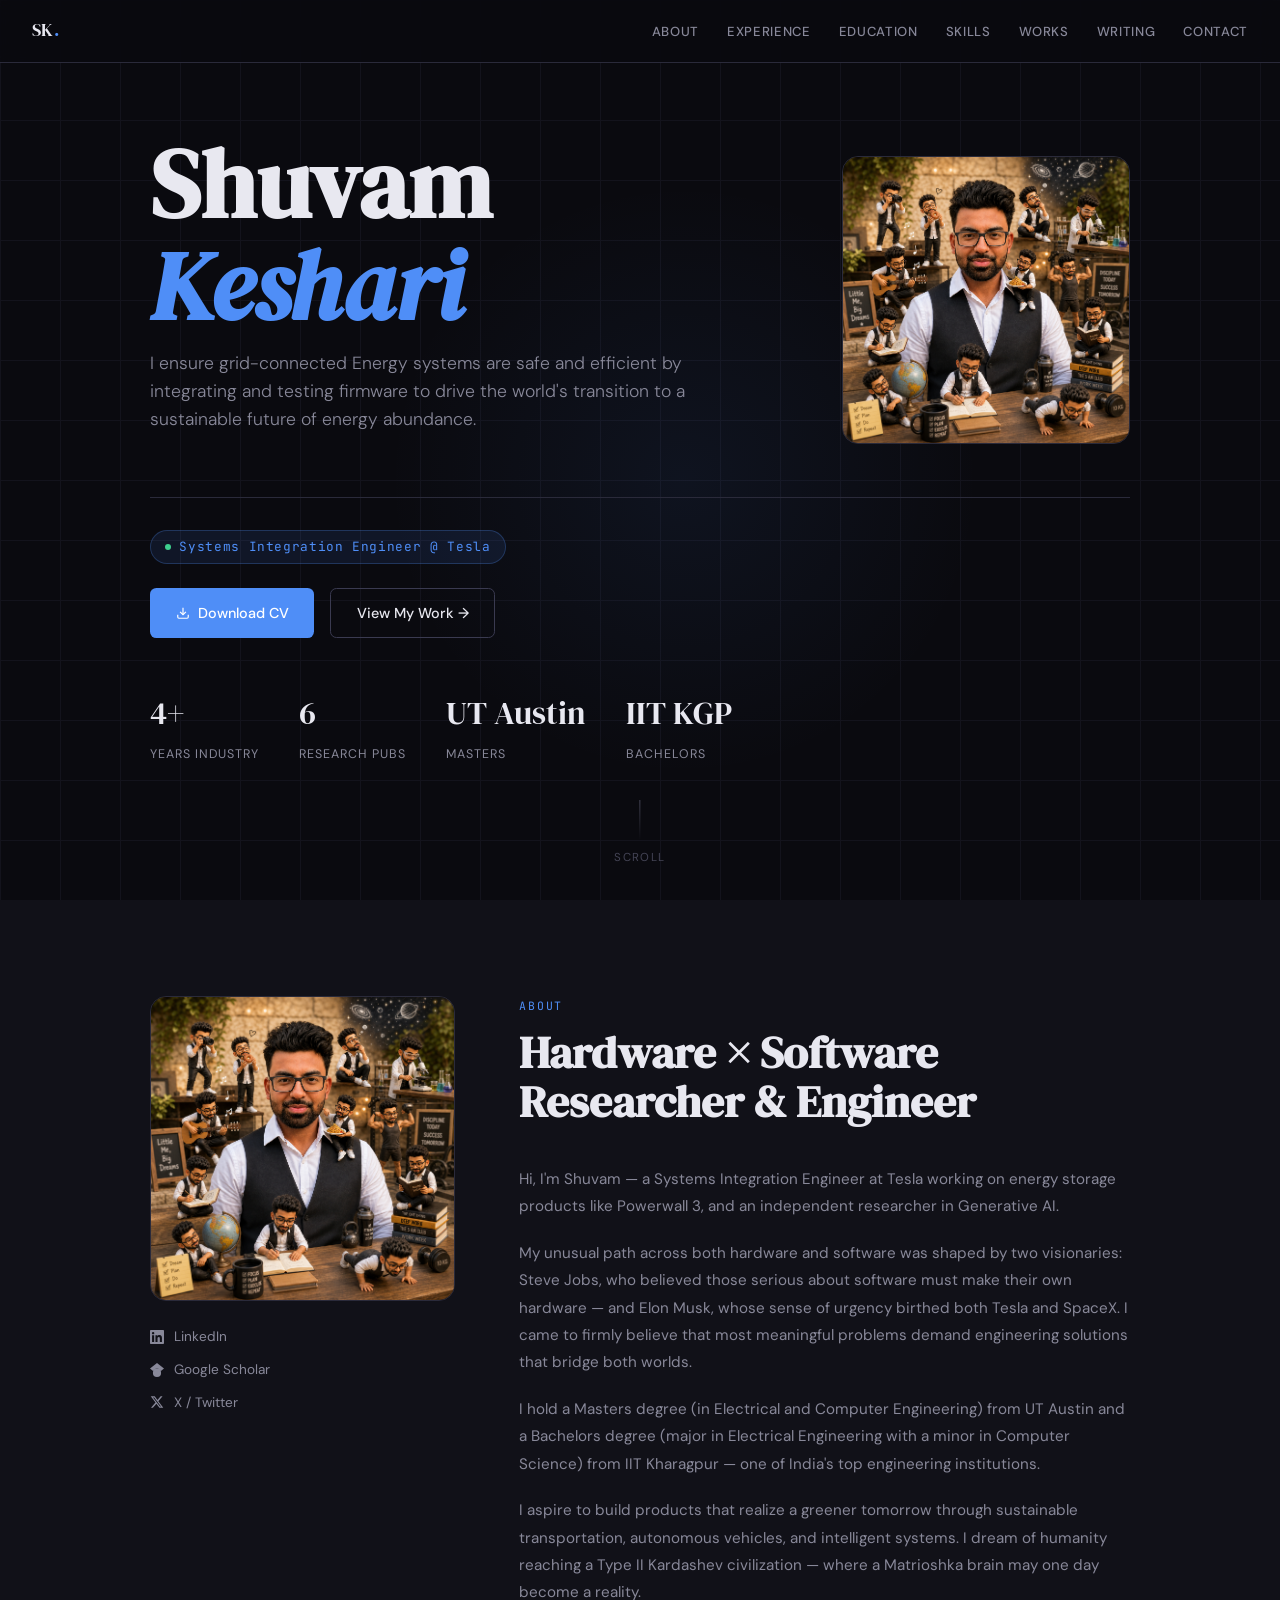
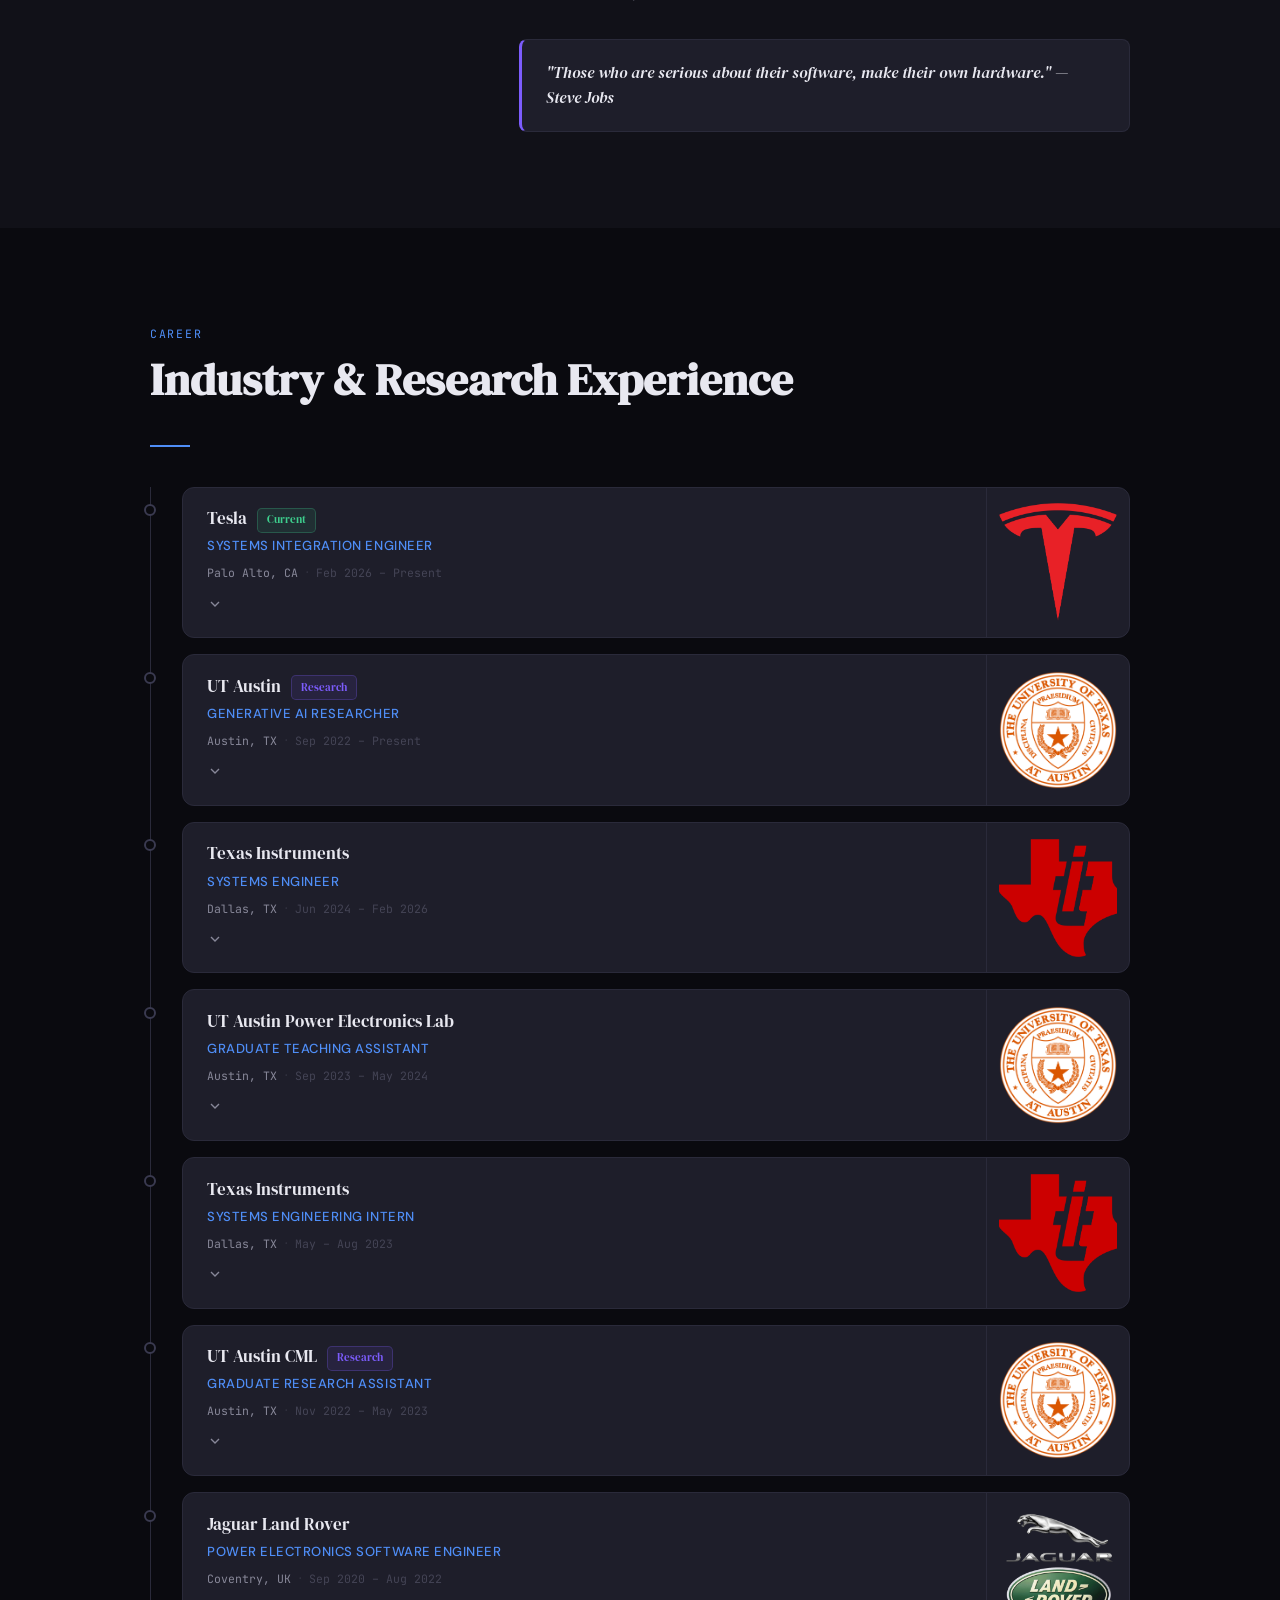
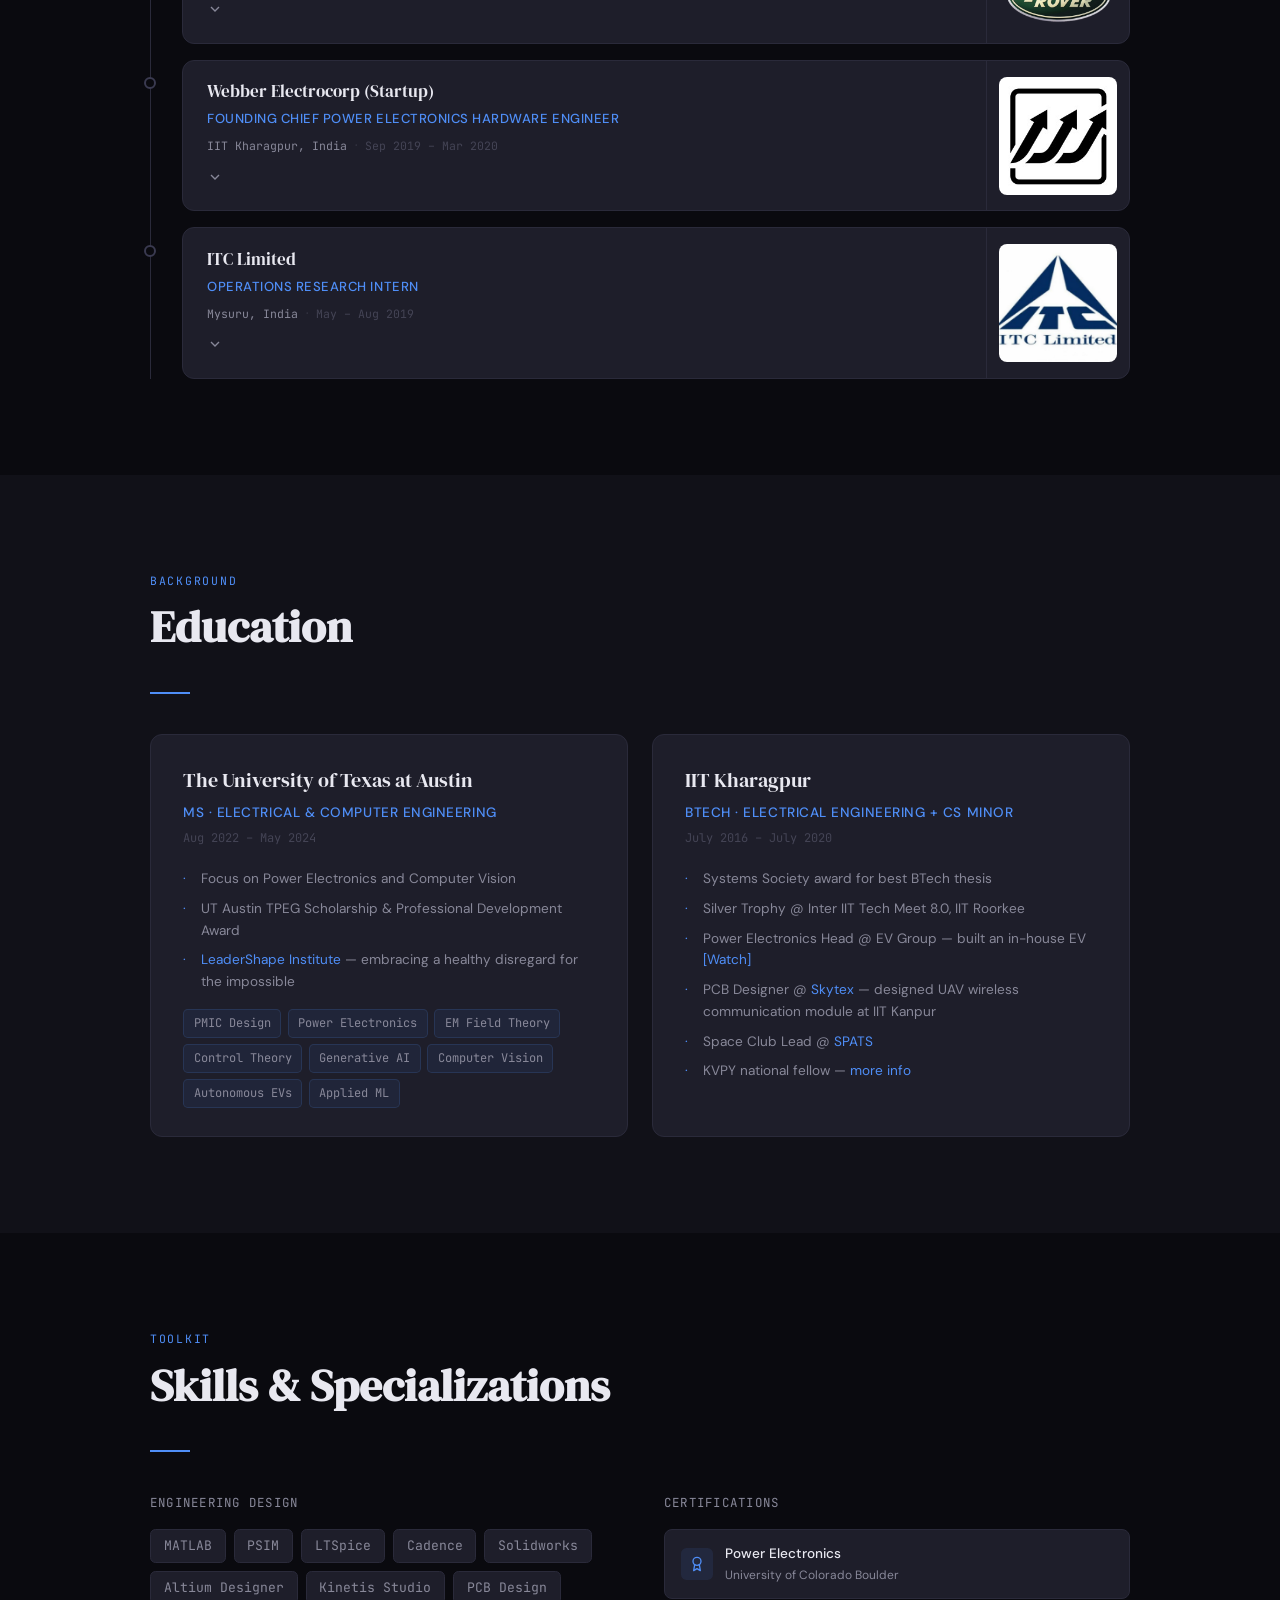
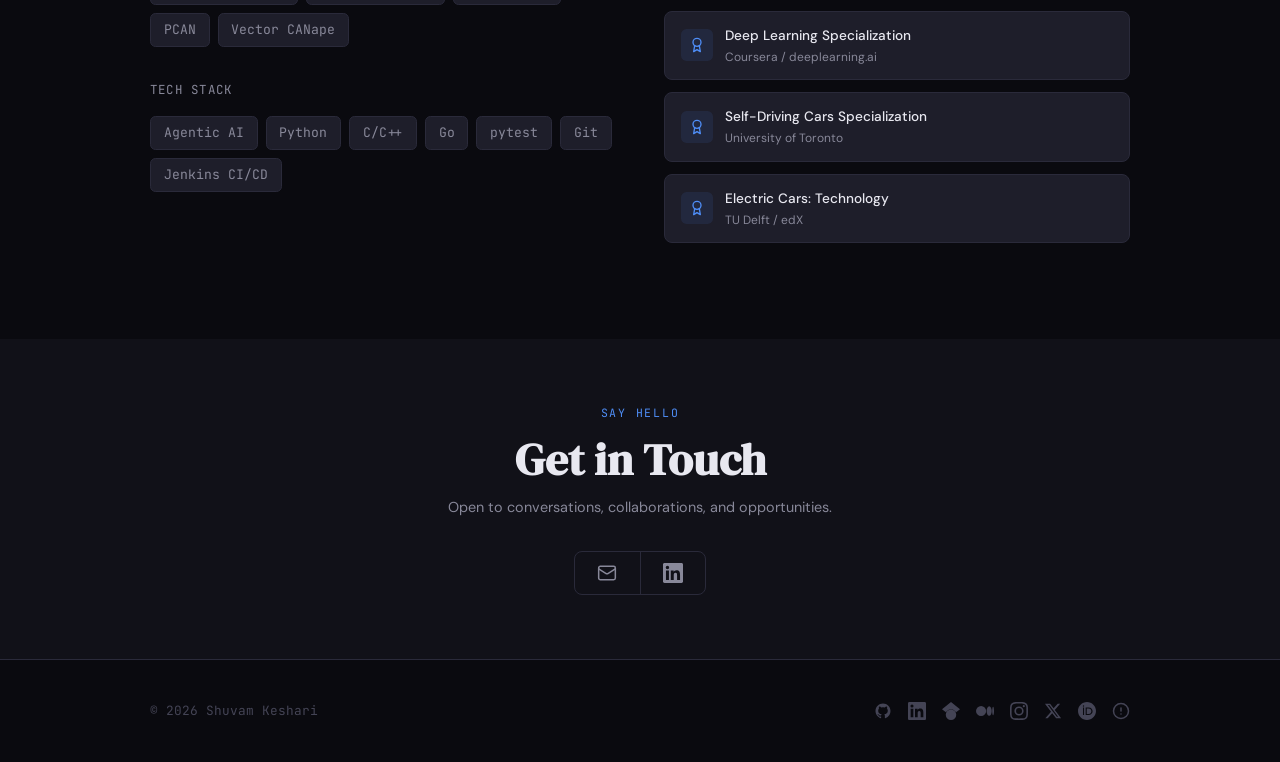
==== index.html @ 712deb27 "Initial portfolio commit" ====
<!DOCTYPE html>
<html lang="en">
<head>
<meta charset="utf-8">
<meta name="viewport" content="width=device-width, initial-scale=1">
<title>Shuvam Keshari | Energy Systems</title>
<link rel="shortcut icon" href="favicon.ico" type="image/x-icon">
<link rel="preconnect" href="https://fonts.googleapis.com">
<link href="https://fonts.googleapis.com/css2?family=DM+Serif+Display:ital@0;1&family=DM+Sans:wght@300;400;500&family=JetBrains+Mono:wght@400;500&display=swap" rel="stylesheet">
<link rel="stylesheet" href="css/styles.css">
</head>
<body>

<!-- NAV -->
<nav>
  <a href="#hero" class="nav-logo">SK<span>.</span></a>
  <ul class="nav-links">
    <li><a href="#about">About</a></li>
    <li><a href="#experience">Experience</a></li>
    <li><a href="#education">Education</a></li>
    <li><a href="#skills">Skills</a></li>
    <li><a href="works.html">Works</a></li>
    <li><a href="blog.html">Writing</a></li>
    <li><a href="#contact">Contact</a></li>
  </ul>
  <button class="nav-hamburger" id="navToggle" aria-label="Toggle menu">
    <span></span><span></span><span></span>
  </button>
</nav>

<!-- HERO -->
<section id="hero">
  <div class="hero-grid"></div>
  <div class="hero-glow"></div>
  <div class="hero-content">
    <!-- Name + bio | profile pic -->
    <div class="hero-intro">
      <div class="hero-intro-text">
        <h1 class="hero-name">Shuvam <br><em>Keshari</em></h1>
        <p class="hero-title">I ensure grid-connected Energy systems are safe and efficient by integrating and testing firmware to drive the world's transition to a sustainable future of energy abundance.</p>
      </div>
      <div class="hero-portrait">
        <img src="images/profile.png" alt="Shuvam Keshari">
      </div>
    </div>
    <!-- Role tag -->
    <div class="hero-tag">
      Systems Integration Engineer @ Tesla
    </div>
    <!-- CTAs -->
    <div class="hero-ctas">
      <a href="files/resume.pdf" class="btn-primary" target="_blank">
        <svg width="14" height="14" viewBox="0 0 24 24" fill="none" stroke="currentColor" stroke-width="2"><path d="M21 15v4a2 2 0 0 1-2 2H5a2 2 0 0 1-2-2v-4"/><polyline points="7 10 12 15 17 10"/><line x1="12" y1="15" x2="12" y2="3"/></svg>
        Download CV
      </a>
      <a href="works.html" class="btn-ghost">
        View My Work →
      </a>
    </div>
    <!-- Stats -->
    <div class="hero-stats">
      <div class="stat-item">
        <span class="stat-num js-industry-years">4+</span>
        <span class="stat-label">Years Industry</span>
      </div>
      <div class="stat-item">
        <span class="stat-num">6</span>
        <span class="stat-label">Research Pubs</span>
      </div>
      <div class="stat-item">
        <span class="stat-num">UT Austin</span>
        <span class="stat-label">Masters</span>
      </div>
      <div class="stat-item">
        <span class="stat-num">IIT KGP</span>
        <span class="stat-label">Bachelors</span>
      </div>
    </div>
  </div>
  <div class="hero-scroll">
    <div class="scroll-line"></div>
    scroll
  </div>
</section>

<!-- ABOUT -->
<section id="about">
  <div class="container">
    <div class="about-grid">
      <div class="about-sidebar">
        <div class="about-avatar">
          <img src="images/profile.png" alt="Shuvam Keshari">
        </div>
        <div class="about-links">
          <a href="https://www.linkedin.com/in/shuvam-keshari-atx/" target="_blank" class="about-link">
            <svg viewBox="0 0 24 24" fill="currentColor"><path d="M20.447 20.452h-3.554v-5.569c0-1.328-.027-3.037-1.852-3.037-1.853 0-2.136 1.445-2.136 2.939v5.667H9.351V9h3.414v1.561h.046c.477-.9 1.637-1.85 3.37-1.85 3.601 0 4.267 2.37 4.267 5.455v6.286zM5.337 7.433a2.062 2.062 0 0 1-2.063-2.065 2.064 2.064 0 1 1 2.063 2.065zm1.782 13.019H3.555V9h3.564v11.452zM22.225 0H1.771C.792 0 0 .774 0 1.729v20.542C0 23.227.792 24 1.771 24h20.451C23.2 24 24 23.227 24 22.271V1.729C24 .774 23.2 0 22.222 0h.003z"/></svg>
            LinkedIn
          </a>
          <a href="https://scholar.google.com/citations?user=LVdUDqIAAAAJ&hl=en" target="_blank" class="about-link">
            <svg viewBox="0 0 24 24" fill="currentColor"><path d="M5.242 13.769L0 9.5 12 0l12 9.5-5.242 4.269C17.548 11.249 14.978 9.5 12 9.5c-2.977 0-5.548 1.748-6.758 4.269zM12 10a7 7 0 1 0 0 14 7 7 0 0 0 0-14z"/></svg>
            Google Scholar
          </a>
          <a href="https://x.com/keshari_shuvam" target="_blank" class="about-link">
            <svg viewBox="0 0 24 24" fill="currentColor"><path d="M18.244 2.25h3.308l-7.227 8.26 8.502 11.24H16.17l-5.214-6.817L4.99 21.75H1.68l7.73-8.835L1.254 2.25H8.08l4.713 6.231zm-1.161 17.52h1.833L7.084 4.126H5.117z"/></svg>
            X / Twitter
          </a>
        </div>
      </div>
      <div class="about-body">
        <div class="section-label">About</div>
        <h2 class="section-title">Hardware × Software<br>Researcher & Engineer</h2>
        <p>Hi, I'm Shuvam — a Systems Integration Engineer at Tesla working on energy storage products like Powerwall 3, and an independent researcher in Generative AI.</p>
        <p>My unusual path across both hardware and software was shaped by two visionaries: Steve Jobs, who believed those serious about software must make their own hardware — and Elon Musk, whose sense of urgency birthed both Tesla and SpaceX. I came to firmly believe that most meaningful problems demand engineering solutions that bridge both worlds.</p>
        <p>I hold a Masters degree (in Electrical and Computer Engineering) from UT Austin and a Bachelors degree (major in Electrical Engineering with a minor in Computer Science) from IIT Kharagpur — one of India's top engineering institutions.</p>
        <p>I aspire to build products that realize a greener tomorrow through sustainable transportation, autonomous vehicles, and intelligent systems. I dream of humanity reaching a Type II Kardashev civilization — where a Matrioshka brain may one day become a reality.</p>
        <div class="philosophy-card">"Those who are serious about their software, make their own hardware." — Steve Jobs</div>
      </div>
    </div>
  </div>
</section>

<!-- EXPERIENCE -->
<section id="experience">
  <div class="container">
    <div class="section-label">Career</div>
    <h2 class="section-title">Industry & Research Experience</h2>
    <div class="divider"></div>

    <div class="timeline">

      <div class="timeline-item">
        <div class="timeline-dot"></div>
        <div class="timeline-card">
          <div class="timeline-card-main" onclick="toggleTimeline(this)">
            <div class="timeline-card-left">
              <div class="timeline-company">Tesla <span class="company-badge badge-current">Current</span></div>
              <div class="timeline-role">Systems Integration Engineer</div>
              <div class="timeline-meta-row">
                <span class="timeline-location">Palo Alto, CA</span>
                <span class="timeline-sep">·</span>
                <span class="timeline-date">Feb 2026 – Present</span>
              </div>
              <div class="timeline-chevron-row">
                <svg class="timeline-chevron" viewBox="0 0 24 24" fill="none" stroke="currentColor" stroke-width="2"><polyline points="6 9 12 15 18 9"/></svg>
              </div>
            </div>
            <div class="timeline-card-right">
              <img src="images/career/tesla.png" alt="Tesla" loading="lazy">
            </div>
          </div>
          <div class="timeline-details">
            <ul>
              <li>Working on energy storage products including Powerwall 3 with solar PV array</li>
              <li>How quickly can we become a Type 1 Kardashev civilization?</li>
            </ul>
          </div>
        </div>
      </div>

      <div class="timeline-item">
        <div class="timeline-dot"></div>
        <div class="timeline-card">
          <div class="timeline-card-main" onclick="toggleTimeline(this)">
            <div class="timeline-card-left">
              <div class="timeline-company">UT Austin <span class="company-badge badge-research">Research</span></div>
              <div class="timeline-role">Generative AI Researcher</div>
              <div class="timeline-meta-row">
                <span class="timeline-location">Austin, TX</span>
                <span class="timeline-sep">·</span>
                <span class="timeline-date">Sep 2022 – Present</span>
              </div>
              <div class="timeline-chevron-row">
                <svg class="timeline-chevron" viewBox="0 0 24 24" fill="none" stroke="currentColor" stroke-width="2"><polyline points="6 9 12 15 18 9"/></svg>
              </div>
            </div>
            <div class="timeline-card-right">
              <img src="images/career/ut.png" alt="UT Austin" loading="lazy">
            </div>
          </div>
          <div class="timeline-details">
            <ul>
              <li>View publications and research work on <a href="https://scholar.google.com/citations?user=LVdUDqIAAAAJ&hl=en" target="_blank">Google Scholar profile →</a></li>
            </ul>
          </div>
        </div>
      </div>

      <div class="timeline-item">
        <div class="timeline-dot"></div>
        <div class="timeline-card">
          <div class="timeline-card-main" onclick="toggleTimeline(this)">
            <div class="timeline-card-left">
              <div class="timeline-company">Texas Instruments</div>
              <div class="timeline-role">Systems Engineer</div>
              <div class="timeline-meta-row">
                <span class="timeline-location">Dallas, TX</span>
                <span class="timeline-sep">·</span>
                <span class="timeline-date">Jun 2024 – Feb 2026</span>
              </div>
              <div class="timeline-chevron-row">
                <svg class="timeline-chevron" viewBox="0 0 24 24" fill="none" stroke="currentColor" stroke-width="2"><polyline points="6 9 12 15 18 9"/></svg>
              </div>
            </div>
            <div class="timeline-card-right">
              <img src="images/career/ti.png" alt="Texas Instruments" loading="lazy">
            </div>
          </div>
          <div class="timeline-details">
            <ul>
              <li>Built high-efficiency, low-power chargers for personal electronics</li>
              <li>Major product releases (volume > 2Mu/year): BQ25640, BQ25630, BQ24138, BQ25171‑Q1, BQ25190</li>
            </ul>
          </div>
        </div>
      </div>

      <div class="timeline-item">
        <div class="timeline-dot"></div>
        <div class="timeline-card">
          <div class="timeline-card-main" onclick="toggleTimeline(this)">
            <div class="timeline-card-left">
              <div class="timeline-company">UT Austin Power Electronics Lab</div>
              <div class="timeline-role">Graduate Teaching Assistant</div>
              <div class="timeline-meta-row">
                <span class="timeline-location">Austin, TX</span>
                <span class="timeline-sep">·</span>
                <span class="timeline-date">Sep 2023 – May 2024</span>
              </div>
              <div class="timeline-chevron-row">
                <svg class="timeline-chevron" viewBox="0 0 24 24" fill="none" stroke="currentColor" stroke-width="2"><polyline points="6 9 12 15 18 9"/></svg>
              </div>
            </div>
            <div class="timeline-card-right">
              <img src="images/career/ut.png" alt="UT Austin Lab" loading="lazy">
            </div>
          </div>
          <div class="timeline-details">
            <ul>
              <li>Managed and re-designed the Power Electronics Lab (ECE462L/ECE394) curriculum for 40 senior/graduate students</li>
            </ul>
          </div>
        </div>
      </div>

      <div class="timeline-item">
        <div class="timeline-dot"></div>
        <div class="timeline-card">
          <div class="timeline-card-main" onclick="toggleTimeline(this)">
            <div class="timeline-card-left">
              <div class="timeline-company">Texas Instruments</div>
              <div class="timeline-role">Systems Engineering Intern</div>
              <div class="timeline-meta-row">
                <span class="timeline-location">Dallas, TX</span>
                <span class="timeline-sep">·</span>
                <span class="timeline-date">May – Aug 2023</span>
              </div>
              <div class="timeline-chevron-row">
                <svg class="timeline-chevron" viewBox="0 0 24 24" fill="none" stroke="currentColor" stroke-width="2"><polyline points="6 9 12 15 18 9"/></svg>
              </div>
            </div>
            <div class="timeline-card-right">
              <img src="images/career/ti.png" alt="Texas Instruments" loading="lazy">
            </div>
          </div>
          <div class="timeline-details">
            <ul>
              <li>Benchmarked GaN vs Si devices using TI's latest gate driver evaluation module for USB-C PD at 140W–240W @600kHz with 5A input</li>
              <li>Designed PCB co-layout for 2 different charging controllers</li>
            </ul>
          </div>
        </div>
      </div>

      <div class="timeline-item">
        <div class="timeline-dot"></div>
        <div class="timeline-card">
          <div class="timeline-card-main" onclick="toggleTimeline(this)">
            <div class="timeline-card-left">
              <div class="timeline-company">UT Austin CML <span class="company-badge badge-research">Research</span></div>
              <div class="timeline-role">Graduate Research Assistant</div>
              <div class="timeline-meta-row">
                <span class="timeline-location">Austin, TX</span>
                <span class="timeline-sep">·</span>
                <span class="timeline-date">Nov 2022 – May 2023</span>
              </div>
              <div class="timeline-chevron-row">
                <svg class="timeline-chevron" viewBox="0 0 24 24" fill="none" stroke="currentColor" stroke-width="2"><polyline points="6 9 12 15 18 9"/></svg>
              </div>
            </div>
            <div class="timeline-card-right">
              <img src="images/career/ut.png" alt="UT Austin CML" loading="lazy">
            </div>
          </div>
          <div class="timeline-details">
            <ul>
              <li>Developed vision-based ML pipelines to study ENDS-related social media exposure among young adults using Oracle Cloud, custom YOLO, and BERT models</li>
              <li>Supervised undergraduate researchers at the <a href="https://www.computationalmedialab.com/" target="_blank">Computational Media Lab →</a></li>
            </ul>
          </div>
        </div>
      </div>

      <div class="timeline-item">
        <div class="timeline-dot"></div>
        <div class="timeline-card">
          <div class="timeline-card-main" onclick="toggleTimeline(this)">
            <div class="timeline-card-left">
              <div class="timeline-company">Jaguar Land Rover</div>
              <div class="timeline-role">Power Electronics Software Engineer</div>
              <div class="timeline-meta-row">
                <span class="timeline-location">Coventry, UK</span>
                <span class="timeline-sep">·</span>
                <span class="timeline-date">Sep 2020 – Aug 2022</span>
              </div>
              <div class="timeline-chevron-row">
                <svg class="timeline-chevron" viewBox="0 0 24 24" fill="none" stroke="currentColor" stroke-width="2"><polyline points="6 9 12 15 18 9"/></svg>
              </div>
            </div>
            <div class="timeline-card-right">
              <img src="images/career/jlr.png" alt="Jaguar Land Rover" loading="lazy">
            </div>
          </div>
          <div class="timeline-details">
            <ul>
              <li>Filed invention disclosure for EV charging hardware and software</li>
              <li>Simulated 11kW and 22kW on-board charger circuits including loss and thermal modeling in PSIM, LTSpice, and MATLAB</li>
              <li>Led major topology deliverables including totem-pole PFC and resonant CLLC with ZVS & ZCS operation</li>
              <li>Researched Computer Vision projects for driving assist technology and ML-based fault prediction</li>
            </ul>
          </div>
        </div>
      </div>

      <div class="timeline-item">
        <div class="timeline-dot"></div>
        <div class="timeline-card">
          <div class="timeline-card-main" onclick="toggleTimeline(this)">
            <div class="timeline-card-left">
              <div class="timeline-company">Webber Electrocorp (Startup)</div>
              <div class="timeline-role">Founding Chief Power Electronics Hardware Engineer</div>
              <div class="timeline-meta-row">
                <span class="timeline-location">IIT Kharagpur, India</span>
                <span class="timeline-sep">·</span>
                <span class="timeline-date">Sep 2019 – Mar 2020</span>
              </div>
              <div class="timeline-chevron-row">
                <svg class="timeline-chevron" viewBox="0 0 24 24" fill="none" stroke="currentColor" stroke-width="2"><polyline points="6 9 12 15 18 9"/></svg>
              </div>
            </div>
            <div class="timeline-card-right">
              <img src="images/career/wbr.png" alt="Webber Electrocorp" loading="lazy">
            </div>
          </div>
          <div class="timeline-details">
            <ul>
              <li>Helped launch the most well-funded campus startup at IIT KGP (Sep 2019)</li>
              <li>Built initial 3kW EV charger prototypes and designed modular 400W and 1kW BLDC motor controller boards</li>
              <li>Developed the initial website and oversaw public relations</li>
            </ul>
          </div>
        </div>
      </div>

      <div class="timeline-item">
        <div class="timeline-dot"></div>
        <div class="timeline-card">
          <div class="timeline-card-main" onclick="toggleTimeline(this)">
            <div class="timeline-card-left">
              <div class="timeline-company">ITC Limited</div>
              <div class="timeline-role">Operations Research Intern</div>
              <div class="timeline-meta-row">
                <span class="timeline-location">Mysuru, India</span>
                <span class="timeline-sep">·</span>
                <span class="timeline-date">May – Aug 2019</span>
              </div>
              <div class="timeline-chevron-row">
                <svg class="timeline-chevron" viewBox="0 0 24 24" fill="none" stroke="currentColor" stroke-width="2"><polyline points="6 9 12 15 18 9"/></svg>
              </div>
            </div>
            <div class="timeline-card-right">
              <img src="images/career/itc.jpg" alt="ITC Limited" loading="lazy">
            </div>
          </div>
          <div class="timeline-details">
            <ul>
              <li>Developed a data model for "Mushroom Cultivation in Tobacco Barn" to create affordable alternate income for tobacco farmers in rural South India</li>
              <li>Optimized a multi-stakeholder business opportunity benefiting company, farmers, and society</li>
            </ul>
          </div>
        </div>
      </div>

    </div>
  </div>
</section>

<!-- EDUCATION -->
<section id="education">
  <div class="container">
    <div class="section-label">Background</div>
    <h2 class="section-title">Education</h2>
    <div class="divider"></div>
    <div class="edu-grid">

      <div class="edu-card">
        <div class="edu-school">The University of Texas at Austin</div>
        <div class="edu-degree">MS · Electrical & Computer Engineering</div>
        <div class="edu-dates">Aug 2022 – May 2024</div>
        <ul>
          <li>Focus on Power Electronics and Computer Vision</li>
          <li>UT Austin TPEG Scholarship & Professional Development Award</li>
          <li><a href="https://leadershape.org/" target="_blank">LeaderShape Institute</a> — embracing a healthy disregard for the impossible</li>
        </ul>
        <div class="edu-courses">
          <span class="course-tag">PMIC Design</span>
          <span class="course-tag">Power Electronics</span>
          <span class="course-tag">EM Field Theory</span>
          <span class="course-tag">Control Theory</span>
          <span class="course-tag">Generative AI</span>
          <span class="course-tag">Computer Vision</span>
          <span class="course-tag">Autonomous EVs</span>
          <span class="course-tag">Applied ML</span>
        </div>
      </div>

      <div class="edu-card">
        <div class="edu-school">IIT Kharagpur</div>
        <div class="edu-degree">BTech · Electrical Engineering + CS Minor</div>
        <div class="edu-dates">July 2016 – July 2020</div>
        <ul>
          <li>Systems Society award for best BTech thesis</li>
          <li>Silver Trophy @ Inter IIT Tech Meet 8.0, IIT Roorkee</li>
          <li>Power Electronics Head @ EV Group — built an in-house EV <a href="https://youtu.be/qWIifaCl3NM" target="_blank">[Watch]</a></li>
          <li>PCB Designer @ <a href="https://theskytex.com/" target="_blank">Skytex</a> — designed UAV wireless communication module at IIT Kanpur</li>
          <li>Space Club Lead @ <a href="https://spats.co.in/" target="_blank">SPATS</a></li>
          <li>KVPY national fellow — <a href="https://en.wikipedia.org/wiki/Kishore_Vaigyanik_Protsahan_Yojana" target="_blank">more info</a></li>
        </ul>
      </div>

    </div>
  </div>
</section>

<!-- SKILLS -->
<section id="skills">
  <div class="container">
    <div class="section-label">Toolkit</div>
    <h2 class="section-title">Skills & Specializations</h2>
    <div class="divider"></div>
    <div class="skills-layout">
      <div>
        <div class="skill-group-title">Engineering Design</div>
        <div class="skill-pills">
          <span class="skill-pill">MATLAB</span>
          <span class="skill-pill">PSIM</span>
          <span class="skill-pill">LTSpice</span>
          <span class="skill-pill">Cadence</span>
          <span class="skill-pill">Solidworks</span>
          <span class="skill-pill">Altium Designer</span>
          <span class="skill-pill">Kinetis Studio</span>
          <span class="skill-pill">PCB Design</span>
          <span class="skill-pill">PCAN</span>
          <span class="skill-pill">Vector CANape</span>
        </div>
        <div class="skill-group-title">Tech Stack</div>
        <div class="skill-pills">
          <span class="skill-pill">Agentic AI</span>
          <span class="skill-pill">Python</span>
          <span class="skill-pill">C/C++</span>
          <span class="skill-pill">Go</span>
          <span class="skill-pill">pytest</span>
          <span class="skill-pill">Git</span>
          <span class="skill-pill">Jenkins CI/CD</span>
        </div>
      </div>
      <div>
        <div class="skill-group-title">Certifications</div>
        <div class="cert-list">
          <a href="files/certifications/pe.pdf" class="cert-item" target="_blank">
            <div class="cert-icon">
              <svg viewBox="0 0 24 24" fill="none" stroke="currentColor" stroke-width="2" stroke-linecap="round" stroke-linejoin="round"><circle cx="12" cy="8" r="6"/><path d="M15.477 12.89L17 22l-5-3-5 3 1.523-9.11"/></svg>
            </div>
            <div><div class="cert-name">Power Electronics</div><div class="cert-issuer">University of Colorado Boulder</div></div>
          </a>
          <a href="files/certifications/dl.pdf" class="cert-item" target="_blank">
            <div class="cert-icon">
              <svg viewBox="0 0 24 24" fill="none" stroke="currentColor" stroke-width="2" stroke-linecap="round" stroke-linejoin="round"><circle cx="12" cy="8" r="6"/><path d="M15.477 12.89L17 22l-5-3-5 3 1.523-9.11"/></svg>
            </div>
            <div><div class="cert-name">Deep Learning Specialization</div><div class="cert-issuer">Coursera / deeplearning.ai</div></div>
          </a>
          <a href="files/certifications/sdc.pdf" class="cert-item" target="_blank">
            <div class="cert-icon">
              <svg viewBox="0 0 24 24" fill="none" stroke="currentColor" stroke-width="2" stroke-linecap="round" stroke-linejoin="round"><circle cx="12" cy="8" r="6"/><path d="M15.477 12.89L17 22l-5-3-5 3 1.523-9.11"/></svg>
            </div>
            <div><div class="cert-name">Self-Driving Cars Specialization</div><div class="cert-issuer">University of Toronto</div></div>
          </a>
          <a href="files/certifications/ecars2x.pdf" class="cert-item" target="_blank">
            <div class="cert-icon">
              <svg viewBox="0 0 24 24" fill="none" stroke="currentColor" stroke-width="2" stroke-linecap="round" stroke-linejoin="round"><circle cx="12" cy="8" r="6"/><path d="M15.477 12.89L17 22l-5-3-5 3 1.523-9.11"/></svg>
            </div>
            <div><div class="cert-name">Electric Cars: Technology</div><div class="cert-issuer">TU Delft / edX</div></div>
          </a>
        </div>
      </div>
    </div>
  </div>
</section>

<!-- CONTACT -->
<section id="contact">
  <div class="container">
    <div class="contact-inner">
      <div class="section-label">Say Hello</div>
      <h2 class="section-title">Get in Touch</h2>
      <!-- UPDATE: replace href below with your actual email address -->
      <p class="contact-sub">Open to conversations, collaborations, and opportunities.</p>
      <div class="contact-icons-row">
        <a href="mailto:skeshari@utexas.edu" class="contact-icon-sm" title="Email">
          <svg viewBox="0 0 24 24" fill="none" stroke="currentColor" stroke-width="1.8" stroke-linecap="round" stroke-linejoin="round"><rect x="2" y="4" width="20" height="16" rx="2"/><path d="m22 7-8.97 5.7a1.94 1.94 0 0 1-2.06 0L2 7"/></svg>
        </a>
        <a href="https://www.linkedin.com/in/shuvam-keshari-atx/" target="_blank" class="contact-icon-sm" title="LinkedIn">
          <svg viewBox="0 0 24 24" fill="currentColor"><path d="M20.447 20.452h-3.554v-5.569c0-1.328-.027-3.037-1.852-3.037-1.853 0-2.136 1.445-2.136 2.939v5.667H9.351V9h3.414v1.561h.046c.477-.9 1.637-1.85 3.37-1.85 3.601 0 4.267 2.37 4.267 5.455v6.286zM5.337 7.433a2.062 2.062 0 0 1-2.063-2.065 2.064 2.064 0 1 1 2.063 2.065zm1.782 13.019H3.555V9h3.564v11.452zM22.225 0H1.771C.792 0 0 .774 0 1.729v20.542C0 23.227.792 24 1.771 24h20.451C23.2 24 24 23.227 24 22.271V1.729C24 .774 23.2 0 22.222 0h.003z"/></svg>
        </a>
      </div>
    </div>
  </div>
</section>

<!-- FOOTER -->
<footer>
  <div class="footer-inner">
    <span class="footer-copy">© <span class="js-year"></span> Shuvam Keshari</span>
    <div class="social-links">
      <a href="https://github.com/keshariS/" target="_blank" class="social-link" title="GitHub">
        <svg viewBox="0 0 24 24" fill="currentColor"><path d="M12 2C6.477 2 2 6.484 2 12.017c0 4.425 2.865 8.18 6.839 9.504.5.092.682-.217.682-.483 0-.237-.008-.868-.013-1.703-2.782.605-3.369-1.343-3.369-1.343-.454-1.158-1.11-1.466-1.11-1.466-.908-.62.069-.608.069-.608 1.003.07 1.531 1.032 1.531 1.032.892 1.53 2.341 1.088 2.91.832.092-.647.35-1.088.636-1.338-2.22-.253-4.555-1.113-4.555-4.951 0-1.093.39-1.988 1.029-2.688-.103-.253-.446-1.272.098-2.65 0 0 .84-.27 2.75 1.026A9.564 9.564 0 0 1 12 6.844a9.59 9.59 0 0 1 2.504.337c1.909-1.296 2.747-1.027 2.747-1.027.546 1.379.202 2.398.1 2.651.64.7 1.028 1.595 1.028 2.688 0 3.848-2.339 4.695-4.566 4.943.359.309.678.92.678 1.855 0 1.338-.012 2.419-.012 2.747 0 .268.18.58.688.482A10.02 10.02 0 0 0 22 12.017C22 6.484 17.522 2 12 2z"/></svg>
      </a>
      <a href="https://www.linkedin.com/in/shuvam-keshari-atx/" target="_blank" class="social-link" title="LinkedIn">
        <svg viewBox="0 0 24 24" fill="currentColor"><path d="M20.447 20.452h-3.554v-5.569c0-1.328-.027-3.037-1.852-3.037-1.853 0-2.136 1.445-2.136 2.939v5.667H9.351V9h3.414v1.561h.046c.477-.9 1.637-1.85 3.37-1.85 3.601 0 4.267 2.37 4.267 5.455v6.286zM5.337 7.433a2.062 2.062 0 0 1-2.063-2.065 2.064 2.064 0 1 1 2.063 2.065zm1.782 13.019H3.555V9h3.564v11.452zM22.225 0H1.771C.792 0 0 .774 0 1.729v20.542C0 23.227.792 24 1.771 24h20.451C23.2 24 24 23.227 24 22.271V1.729C24 .774 23.2 0 22.222 0h.003z"/></svg>
      </a>
      <a href="https://scholar.google.com/citations?user=LVdUDqIAAAAJ&hl=en" target="_blank" class="social-link" title="Google Scholar">
        <svg viewBox="0 0 24 24" fill="currentColor"><path d="M5.242 13.769L0 9.5 12 0l12 9.5-5.242 4.269C17.548 11.249 14.978 9.5 12 9.5c-2.977 0-5.548 1.748-6.758 4.269zM12 10a7 7 0 1 0 0 14 7 7 0 0 0 0-14z"/></svg>
      </a>
      <a href="https://medium.com/@keshariS_" target="_blank" class="social-link" title="Medium">
        <svg viewBox="0 0 24 24" fill="currentColor"><path d="M13.54 12a6.8 6.8 0 0 1-6.77 6.82A6.8 6.8 0 0 1 0 12a6.8 6.8 0 0 1 6.77-6.82A6.8 6.8 0 0 1 13.54 12zM20.96 12c0 3.54-1.51 6.42-3.38 6.42-1.87 0-3.39-2.88-3.39-6.42s1.52-6.42 3.39-6.42 3.38 2.88 3.38 6.42M24 12c0 3.17-.53 5.75-1.19 5.75-.66 0-1.19-2.58-1.19-5.75s.53-5.75 1.19-5.75C23.47 6.25 24 8.83 24 12z"/></svg>
      </a>
      <a href="https://www.instagram.com/shuvam_keshari_/" target="_blank" class="social-link" title="Instagram">
        <svg viewBox="0 0 24 24" fill="currentColor"><path d="M12 2.163c3.204 0 3.584.012 4.85.07 3.252.148 4.771 1.691 4.919 4.919.058 1.265.069 1.645.069 4.849 0 3.205-.012 3.584-.069 4.849-.149 3.225-1.664 4.771-4.919 4.919-1.266.058-1.644.07-4.85.07-3.204 0-3.584-.012-4.849-.07-3.26-.149-4.771-1.699-4.919-4.92-.058-1.265-.07-1.644-.07-4.849 0-3.204.013-3.583.07-4.849.149-3.227 1.664-4.771 4.919-4.919 1.266-.057 1.645-.069 4.849-.069zm0-2.163c-3.259 0-3.667.014-4.947.072-4.358.2-6.78 2.618-6.98 6.98-.059 1.281-.073 1.689-.073 4.948 0 3.259.014 3.668.072 4.948.2 4.358 2.618 6.78 6.98 6.98 1.281.058 1.689.072 4.948.072 3.259 0 3.668-.014 4.948-.072 4.354-.2 6.782-2.618 6.979-6.98.059-1.28.073-1.689.073-4.948 0-3.259-.014-3.667-.072-4.947-.196-4.354-2.617-6.78-6.979-6.98-1.281-.059-1.69-.073-4.949-.073zm0 5.838a6.162 6.162 0 1 0 0 12.324 6.162 6.162 0 0 0 0-12.324zM12 16a4 4 0 1 1 0-8 4 4 0 0 1 0 8zm6.406-11.845a1.44 1.44 0 1 0 0 2.881 1.44 1.44 0 0 0 0-2.881z"/></svg>
      </a>
      <a href="https://x.com/keshari_shuvam" target="_blank" class="social-link" title="X / Twitter">
        <svg viewBox="0 0 24 24" fill="currentColor"><path d="M18.244 2.25h3.308l-7.227 8.26 8.502 11.24H16.17l-5.214-6.817L4.99 21.75H1.68l7.73-8.835L1.254 2.25H8.08l4.713 6.231zm-1.161 17.52h1.833L7.084 4.126H5.117z"/></svg>
      </a>
      <a href="https://orcid.org/0009-0009-4819-6720" target="_blank" class="social-link" title="ORCID">
        <svg viewBox="0 0 24 24" fill="currentColor"><path d="M12 0C5.372 0 0 5.372 0 12s5.372 12 12 12 12-5.372 12-12S18.628 0 12 0zM7.369 4.378c.525 0 .947.431.947.947s-.422.947-.947.947a.95.95 0 0 1-.947-.947c0-.525.422-.947.947-.947zm-.722 3.038h1.444v10.041H6.647V7.416zm3.562 0h3.9c3.712 0 5.344 2.653 5.344 5.025 0 2.578-2.016 5.016-5.325 5.016h-3.919V7.416zm1.444 1.303v7.444h2.297c3.272 0 3.872-2.484 3.872-3.722 0-2.016-1.284-3.722-3.828-3.722h-2.341z"/></svg>
      </a>
      <a href="https://openreview.net/profile?id=~Shuvam_Keshari1" target="_blank" class="social-link" title="OpenReview">
        <svg viewBox="0 0 24 24" fill="none" stroke="currentColor" stroke-width="2" stroke-linecap="round"><circle cx="12" cy="12" r="10"/><line x1="12" y1="8" x2="12" y2="12"/><line x1="12" y1="16" x2="12.01" y2="16"/></svg>
      </a>
    </div>
  </div>
</footer>

<script src="js/main.js"></script>
</body>
</html>
---- css/styles.css ----
/* ─── VARIABLES & RESET ─── */
*,*::before,*::after{box-sizing:border-box;margin:0;padding:0}
:root{
  --bg:#0a0a0f;
  --bg2:#111118;
  --bg3:#1a1a24;
  --surface:#1e1e2a;
  --border:#2a2a3a;
  --border2:#3a3a50;
  --text:#e8e8f0;
  --muted:#888899;
  --faint:#444455;
  --accent:#4f8ef7;
  --accent2:#7c5cfc;
  --green:#3ecf8e;
  --amber:#f59e0b;
  --serif:'DM Serif Display',serif;
  --sans:'DM Sans',sans-serif;
  --mono:'JetBrains Mono',monospace;
}
html{scroll-behavior:smooth;font-size:16px}
body{background:var(--bg);color:var(--text);font-family:var(--sans);line-height:1.7;overflow-x:hidden}

/* ─── NAV ─── */
nav{position:fixed;top:0;left:0;right:0;z-index:100;padding:1rem 2rem;display:flex;justify-content:space-between;align-items:center;background:rgba(10,10,15,0.88);backdrop-filter:blur(12px);border-bottom:1px solid var(--border)}
.nav-logo{font-family:var(--serif);font-size:1.1rem;color:var(--text);text-decoration:none;letter-spacing:0.02em}
.nav-logo span{color:var(--accent)}
.nav-links{display:flex;gap:1.75rem;list-style:none;align-items:center}
.nav-links a{color:var(--muted);text-decoration:none;font-size:0.82rem;font-weight:500;letter-spacing:0.05em;text-transform:uppercase;transition:color .2s}
.nav-links a:hover,.nav-links a.active{color:var(--text)}
.nav-hamburger{display:none;flex-direction:column;gap:5px;background:none;border:none;cursor:pointer;padding:0.35rem}
.nav-hamburger span{display:block;width:22px;height:2px;background:var(--text);border-radius:1px;transition:transform 0.28s ease,opacity 0.28s ease}
nav.nav-open .nav-hamburger span:nth-child(1){transform:rotate(45deg) translate(5px,5px)}
nav.nav-open .nav-hamburger span:nth-child(2){opacity:0;transform:translateX(-6px)}
nav.nav-open .nav-hamburger span:nth-child(3){transform:rotate(-45deg) translate(5px,-5px)}

/* ─── HERO ─── */
#hero{min-height:100vh;display:flex;align-items:center;padding:0 2rem;position:relative;overflow:hidden}
.hero-grid{position:absolute;inset:0;background-image:linear-gradient(var(--border) 1px,transparent 1px),linear-gradient(90deg,var(--border) 1px,transparent 1px);background-size:60px 60px;opacity:0.3;pointer-events:none}
.hero-glow{position:absolute;top:20%;left:30%;width:600px;height:600px;background:radial-gradient(circle,rgba(79,142,247,0.07) 0%,transparent 70%);pointer-events:none}
.hero-content{max-width:980px;margin:0 auto;position:relative;z-index:1;width:100%}
/* Name + bio | portrait row */
.hero-intro{display:flex;align-items:center;gap:3.5rem;margin-bottom:2rem;padding-bottom:2rem;border-bottom:1px solid var(--border)}
.hero-intro-text{flex:1;min-width:0}
.hero-portrait{width:288px;flex-shrink:0}
.hero-portrait img{width:100%;aspect-ratio:1;object-fit:cover;border-radius:1rem;border:1px solid var(--border);display:block}
/* Tag sits below the intro container */
.hero-tag{display:inline-flex;align-items:center;gap:0.5rem;background:rgba(79,142,247,0.1);border:1px solid rgba(79,142,247,0.25);color:var(--accent);padding:0.3rem 0.9rem;border-radius:2rem;font-size:0.8rem;font-family:var(--mono);margin-bottom:1.5rem;letter-spacing:0.05em}
.hero-tag::before{content:'';width:6px;height:6px;background:var(--green);border-radius:50%;animation:pulse 2s ease-in-out infinite;flex-shrink:0}
@keyframes pulse{0%,100%{opacity:1;transform:scale(1)}50%{opacity:0.5;transform:scale(1.3)}}
h1.hero-name{font-family:var(--serif);font-size:clamp(3rem,8vw,6rem);line-height:1.05;color:var(--text);margin-bottom:0.75rem}
h1.hero-name em{font-style:italic;color:var(--accent)}
.hero-title{font-size:1.1rem;color:var(--muted);font-weight:300;margin-bottom:2rem;max-width:600px;line-height:1.6}
.hero-ctas{display:flex;flex-wrap:wrap;gap:1rem;margin-bottom:3rem}
.btn-primary{display:inline-flex;align-items:center;gap:0.5rem;background:var(--accent);color:#fff;padding:0.75rem 1.6rem;border-radius:0.4rem;text-decoration:none;font-size:0.9rem;font-weight:500;transition:opacity .2s,transform .15s}
.btn-primary:hover{opacity:0.88;transform:translateY(-2px)}
.btn-ghost{display:inline-flex;align-items:center;gap:0.5rem;background:transparent;color:var(--text);padding:0.75rem 1.6rem;border-radius:0.4rem;text-decoration:none;font-size:0.9rem;font-weight:500;border:1px solid var(--border2);transition:border-color .2s,transform .15s}
.btn-ghost:hover{border-color:var(--accent);transform:translateY(-2px)}
.hero-stats{display:flex;flex-wrap:wrap;gap:2.5rem}
.stat-item{display:flex;flex-direction:column;gap:0.2rem}
.stat-num{font-family:var(--serif);font-size:2rem;color:var(--text)}
.stat-label{font-size:0.78rem;color:var(--muted);text-transform:uppercase;letter-spacing:0.08em}
.hero-scroll{position:absolute;bottom:2rem;left:50%;transform:translateX(-50%);display:flex;flex-direction:column;align-items:center;gap:0.5rem;color:var(--faint);font-size:0.72rem;letter-spacing:0.12em;text-transform:uppercase}
.scroll-line{width:1px;height:40px;background:linear-gradient(to bottom,var(--faint),transparent);animation:scrolldown 2s ease-in-out infinite}
@keyframes scrolldown{0%,100%{opacity:0.3;transform:scaleY(1)}50%{opacity:1;transform:scaleY(1.2)}}

/* ─── SECTIONS ─── */
section{padding:6rem 2rem}
.container{max-width:980px;margin:0 auto}
.section-label{font-family:var(--mono);font-size:0.72rem;color:var(--accent);text-transform:uppercase;letter-spacing:0.15em;margin-bottom:0.75rem}
.section-title{font-family:var(--serif);font-size:clamp(2rem,4vw,2.8rem);line-height:1.1;margin-bottom:2.5rem}
.divider{width:40px;height:2px;background:var(--accent);margin-bottom:2.5rem}

/* ─── ABOUT ─── */
#about{background:var(--bg2)}
.about-grid{display:grid;grid-template-columns:1fr 2fr;gap:4rem;align-items:start}
.about-sidebar{position:sticky;top:5rem}
.about-avatar{width:100%;aspect-ratio:1;border-radius:1rem;background:linear-gradient(135deg,var(--bg3),var(--surface));border:1px solid var(--border);display:flex;align-items:center;justify-content:center;font-family:var(--serif);font-size:3rem;color:var(--faint);margin-bottom:1.5rem;overflow:hidden}
.about-avatar img{width:100%;height:100%;object-fit:cover;display:block}
.about-links{display:flex;flex-direction:column;gap:0.6rem}
.about-link{display:flex;align-items:center;gap:0.6rem;color:var(--muted);text-decoration:none;font-size:0.85rem;transition:color .2s}
.about-link:hover{color:var(--accent)}
.about-link svg{width:14px;height:14px;flex-shrink:0}
.about-body p{color:var(--muted);margin-bottom:1.2rem;font-size:0.95rem;line-height:1.8}
.about-body p:first-child{color:var(--text);font-size:1.05rem}
.philosophy-card{background:var(--surface);border:1px solid var(--border);border-left:3px solid var(--accent2);border-radius:0.5rem;padding:1.25rem 1.5rem;margin-top:2rem;font-style:italic;font-family:var(--serif);font-size:1rem;color:var(--text);line-height:1.6}

/* ─── EXPERIENCE ─── */
#experience{background:var(--bg)}
.timeline{position:relative;padding-left:2rem}
.timeline::before{content:'';position:absolute;left:0;top:0;bottom:0;width:1px;background:var(--border)}
.timeline-item{position:relative;padding-bottom:1rem}
.timeline-item:last-child{padding-bottom:0}
.timeline-dot{position:absolute;left:-2.4rem;top:1.1rem;width:12px;height:12px;border-radius:50%;background:var(--bg);border:2px solid var(--border2);transition:border-color .2s}
.timeline-item:hover .timeline-dot{border-color:var(--accent)}
.timeline-card{background:var(--surface);border:1px solid var(--border);border-radius:0.75rem;overflow:hidden;transition:border-color .2s}
.timeline-card:hover{border-color:var(--border2)}
/* Card main row: left text + right image always visible */
.timeline-card-main{display:flex;align-items:stretch;cursor:pointer;user-select:none;position:relative}
.timeline-card-left{flex:1;padding:1.1rem 1.5rem;min-width:0;display:flex;flex-direction:column}
.timeline-card-right{width:143px;flex-shrink:0;border-left:1px solid var(--border);display:flex;align-items:center;justify-content:center;padding:0.75rem}
.timeline-card-right img{width:100%;aspect-ratio:1;object-fit:cover;border-radius:0.5rem;display:block}
.timeline-company{font-family:var(--serif);font-size:1.05rem;color:var(--text)}
.timeline-role{font-size:0.82rem;color:var(--accent);font-weight:500;text-transform:uppercase;letter-spacing:0.04em;margin-top:0.1rem}
.timeline-meta-row{display:flex;align-items:center;gap:0.5rem;margin-top:0.35rem;flex-wrap:wrap}
.timeline-date{font-family:var(--mono);font-size:0.72rem;color:var(--faint)}
.timeline-sep{color:var(--faint);font-size:0.72rem}
.timeline-location{font-family:var(--mono);font-size:0.72rem;color:var(--muted)}
.timeline-chevron-row{margin-top:0.6rem}
.timeline-chevron{width:16px;height:16px;color:var(--muted);flex-shrink:0;transition:transform .28s ease}
.timeline-card.open .timeline-chevron{transform:rotate(180deg)}
/* Expandable details */
.timeline-details{display:none;padding:1.1rem 1.5rem;border-top:1px solid var(--border)}
.timeline-card.open .timeline-details{display:block}
.timeline-details ul{list-style:none;display:flex;flex-direction:column;gap:0.5rem}
.timeline-details li{color:var(--muted);font-size:0.88rem;padding-left:1.25rem;position:relative;line-height:1.6}
.timeline-details li::before{content:'→';position:absolute;left:0;color:var(--faint)}
.timeline-details a{color:var(--accent);text-decoration:none}
.timeline-details a:hover{text-decoration:underline}
.company-badge{display:inline-block;padding:0.15rem 0.55rem;border-radius:0.3rem;font-size:0.68rem;font-weight:500;margin-left:0.4rem;vertical-align:middle}
.badge-current{background:rgba(62,207,142,0.1);color:var(--green);border:1px solid rgba(62,207,142,0.25)}
.badge-research{background:rgba(124,92,252,0.1);color:var(--accent2);border:1px solid rgba(124,92,252,0.25)}

/* ─── EDUCATION ─── */
#education{background:var(--bg2)}
.edu-grid{display:grid;grid-template-columns:1fr 1fr;gap:1.5rem}
.edu-card{background:var(--surface);border:1px solid var(--border);border-radius:0.75rem;padding:1.75rem 2rem;transition:border-color .2s}
.edu-card:hover{border-color:var(--border2)}
.edu-school{font-family:var(--serif);font-size:1.25rem;color:var(--text);margin-bottom:0.25rem}
.edu-degree{font-size:0.85rem;color:var(--accent);font-weight:500;margin-bottom:0.25rem;text-transform:uppercase;letter-spacing:0.04em}
.edu-dates{font-family:var(--mono);font-size:0.75rem;color:var(--faint);margin-bottom:1.25rem}
.edu-card ul{list-style:none;display:flex;flex-direction:column;gap:0.5rem}
.edu-card li{color:var(--muted);font-size:0.85rem;padding-left:1.1rem;position:relative;line-height:1.6}
.edu-card li::before{content:'·';position:absolute;left:0;color:var(--accent)}
.edu-card a{color:var(--accent);text-decoration:none}
.edu-courses{display:flex;flex-wrap:wrap;gap:0.4rem;margin-top:1rem}
.course-tag{background:rgba(79,142,247,0.07);border:1px solid rgba(79,142,247,0.15);color:var(--muted);padding:0.2rem 0.6rem;border-radius:0.3rem;font-size:0.75rem;font-family:var(--mono)}

/* ─── SKILLS ─── */
#skills{background:var(--bg)}
.skills-layout{display:grid;grid-template-columns:1fr 1fr;gap:3rem}
.skill-group-title{font-family:var(--mono);font-size:0.78rem;color:var(--muted);text-transform:uppercase;letter-spacing:0.1em;margin-bottom:1rem}
.skill-pills{display:flex;flex-wrap:wrap;gap:0.5rem;margin-bottom:2rem}
.skill-pill{background:var(--surface);border:1px solid var(--border);color:var(--muted);padding:0.3rem 0.8rem;border-radius:0.35rem;font-size:0.82rem;font-family:var(--mono);transition:all .15s}
.skill-pill:hover{border-color:var(--accent);color:var(--text)}
.cert-list{display:flex;flex-direction:column;gap:0.75rem}
.cert-item{display:flex;align-items:center;gap:0.75rem;background:var(--surface);border:1px solid var(--border);border-radius:0.5rem;padding:0.75rem 1rem;text-decoration:none;transition:border-color .2s}
.cert-item:hover{border-color:var(--accent)}
.cert-icon{width:32px;height:32px;border-radius:0.35rem;background:rgba(79,142,247,0.1);display:flex;align-items:center;justify-content:center;flex-shrink:0}
.cert-icon svg{width:16px;height:16px;color:var(--accent)}
.cert-name{font-size:0.85rem;color:var(--text);font-weight:500}
.cert-issuer{font-size:0.75rem;color:var(--muted)}

/* ─── CONTACT ─── */
#contact{background:var(--bg2);text-align:center;padding:4rem 2rem}
.contact-inner{max-width:400px;margin:0 auto}
.contact-inner .section-title{margin-bottom:0.75rem}
.contact-sub{color:var(--muted);font-size:0.9rem;margin-bottom:2rem;line-height:1.6}
.contact-icons-row{display:inline-flex;border:1px solid var(--border);border-radius:0.5rem;overflow:hidden}
.contact-icon-sm{display:flex;align-items:center;justify-content:center;padding:0.7rem 1.4rem;color:var(--muted);text-decoration:none;transition:color .18s,background .18s}
.contact-icon-sm:hover{color:var(--accent);background:rgba(79,142,247,0.08)}
.contact-icon-sm+.contact-icon-sm{border-left:1px solid var(--border)}
.contact-icon-sm svg{width:20px;height:20px;display:block}

/* ─── FOOTER ─── */
footer{background:var(--bg);border-top:1px solid var(--border);padding:2.5rem 2rem}
.footer-inner{max-width:980px;margin:0 auto;display:flex;justify-content:space-between;align-items:center;flex-wrap:wrap;gap:1rem}
.footer-copy{font-size:0.8rem;color:var(--faint);font-family:var(--mono)}
.social-links{display:flex;gap:1rem;flex-wrap:wrap;align-items:center}
.social-link{color:var(--faint);transition:color .2s;line-height:0}
.social-link:hover{color:var(--text)}
.social-link svg{width:18px;height:18px}

/* ─── PAGE HEADER (works / blog) ─── */
.page-header{padding:8rem 2rem 4rem;background:var(--bg);border-bottom:1px solid var(--border);position:relative;overflow:hidden}
.page-header .bg-grid{position:absolute;inset:0;background-image:linear-gradient(var(--border) 1px,transparent 1px),linear-gradient(90deg,var(--border) 1px,transparent 1px);background-size:60px 60px;opacity:0.2;pointer-events:none}
.page-header .container{position:relative;z-index:1}
.page-header h1{font-family:var(--serif);font-size:clamp(2.5rem,6vw,4rem);line-height:1.05;margin-bottom:1rem}
.page-header p{color:var(--muted);font-size:1rem;max-width:560px;line-height:1.7}

/* ─── WORKS PAGE ─── */
.works-section{padding:5rem 2rem}
.projects-grid-sq{display:grid;grid-template-columns:repeat(auto-fill,minmax(200px,1fr));gap:1rem}
.project-sq{background:var(--surface);border:1px solid var(--border);border-radius:0.75rem;overflow:hidden;position:relative;aspect-ratio:1;cursor:pointer;transition:border-color .25s,transform .25s;text-decoration:none}
.project-sq:hover{border-color:var(--border2);transform:translateY(-4px)}
.project-sq-img{position:absolute;inset:0;overflow:hidden}
.project-sq-img img{width:100%;height:100%;object-fit:cover;transition:transform .35s}
.project-sq:hover .project-sq-img img{transform:scale(1.06)}
.project-sq-overlay{position:absolute;inset:0;background:linear-gradient(to top,rgba(10,10,15,0.95) 0%,rgba(10,10,15,0.5) 50%,transparent 100%);padding:1rem;display:flex;flex-direction:column;justify-content:flex-end}
.project-sq-title{font-family:var(--serif);font-size:0.95rem;color:var(--text);line-height:1.3}
.project-sq-desc{font-size:0.75rem;color:var(--muted);line-height:1.5;margin-top:0.35rem;max-height:0;overflow:hidden;transition:max-height .3s ease,opacity .3s}
.project-sq-desc{opacity:0}
.project-sq:hover .project-sq-desc{max-height:80px;opacity:1}
.project-sq-link{margin-top:0.4rem;font-size:0.72rem;font-family:var(--mono);color:var(--accent);max-height:0;overflow:hidden;transition:max-height .3s ease,opacity .3s;opacity:0}
.project-sq:hover .project-sq-link{max-height:30px;opacity:1}
.project-sq-placeholder{width:100%;height:100%;display:flex;align-items:center;justify-content:center;font-family:var(--serif);font-size:3rem;color:var(--faint);background:linear-gradient(135deg,var(--bg3),var(--surface))}

/* Paper cards */
.papers-list{display:flex;flex-direction:column;gap:0.75rem}
.paper-card{background:var(--surface);border:1px solid var(--border);border-radius:0.75rem;overflow:hidden;transition:border-color .2s}
.paper-card:hover{border-color:var(--border2)}
.paper-header{display:flex;align-items:flex-start;gap:1rem;padding:1.25rem 1.5rem;cursor:pointer;user-select:none}
.paper-header-text{flex:1}
.paper-title{font-family:var(--serif);font-size:1rem;color:var(--text);line-height:1.35;margin-bottom:0.25rem}
.paper-venue{font-family:var(--mono);font-size:0.7rem;color:var(--accent2);letter-spacing:0.03em;margin-bottom:0.4rem}
.paper-preview{font-size:0.82rem;color:var(--muted);line-height:1.6;display:-webkit-box;-webkit-line-clamp:2;-webkit-box-orient:vertical;overflow:hidden}
.paper-meta-row{display:flex;align-items:center;gap:0.75rem;flex-shrink:0;padding-top:0.2rem}
.paper-year{font-family:var(--mono);font-size:0.72rem;color:var(--faint)}
.paper-toggle{width:18px;height:18px;color:var(--muted);transition:transform .3s;flex-shrink:0}
.paper-card.open .paper-toggle{transform:rotate(180deg)}
.paper-body{display:none;padding:0 1.5rem 1.5rem;border-top:1px solid var(--border)}
.paper-card.open .paper-body{display:block}
.paper-abstract{font-size:0.88rem;color:var(--muted);line-height:1.8;padding-top:1.25rem;margin-bottom:1.5rem}
.paper-actions{display:flex;flex-wrap:wrap;gap:0.75rem}
.paper-action{display:inline-flex;align-items:center;gap:0.4rem;padding:0.45rem 1rem;border-radius:0.35rem;font-size:0.8rem;font-family:var(--mono);text-decoration:none;border:1px solid var(--border2);color:var(--muted);transition:all .15s}
.paper-action:hover{border-color:var(--accent);color:var(--accent)}
.paper-action.primary-action{background:rgba(79,142,247,0.1);border-color:rgba(79,142,247,0.3);color:var(--accent)}
.paper-action.primary-action:hover{background:rgba(79,142,247,0.18)}

/* ─── BLOG PAGE ─── */
.blog-body{display:grid;grid-template-columns:240px 1fr;background:var(--bg)}
.blog-sidebar{border-right:1px solid var(--border);padding:2.5rem 1.5rem;position:sticky;top:60px;height:calc(100vh - 60px);overflow-y:auto;background:var(--bg)}
.blog-sidebar-label{font-family:var(--mono);font-size:0.68rem;color:var(--faint);text-transform:uppercase;letter-spacing:0.18em;margin-bottom:1.25rem}
.blog-categories{list-style:none;display:flex;flex-direction:column;gap:0.35rem}
.blog-cat-btn{display:block;width:100%;text-align:left;background:none;border:1px solid transparent;color:var(--muted);padding:0.6rem 0.9rem;border-radius:0.4rem;font-size:0.85rem;font-family:var(--sans);cursor:pointer;transition:all .15s;line-height:1.3}
.blog-cat-btn:hover{color:var(--text);border-color:var(--border)}
.blog-cat-btn.active{color:var(--accent);background:rgba(79,142,247,0.08);border-color:rgba(79,142,247,0.2)}
.blog-panel{padding:2.5rem;min-height:60vh}
.blog-panel-heading{font-family:var(--serif);font-size:1.4rem;color:var(--text);margin-bottom:0.4rem}
.blog-panel-label{font-family:var(--mono);font-size:0.72rem;color:var(--faint);text-transform:uppercase;letter-spacing:0.12em;margin-bottom:2rem}
.post-list{display:flex;flex-direction:column;gap:1rem}
.post-card{display:flex;gap:1.25rem;background:var(--surface);border:1px solid var(--border);border-radius:0.75rem;padding:1.1rem;text-decoration:none;transition:border-color .2s,transform .2s;align-items:flex-start}
.post-card:hover{border-color:var(--border2);transform:translateY(-2px)}
.post-thumb{width:88px;height:88px;flex-shrink:0;border-radius:0.5rem;overflow:hidden;background:var(--bg3)}
.post-thumb img{width:100%;height:100%;object-fit:cover}
.post-thumb-placeholder{width:100%;height:100%;display:flex;align-items:center;justify-content:center;font-family:var(--serif);font-size:2rem;color:var(--faint)}
.post-info{flex:1;min-width:0}
.post-title{font-family:var(--serif);font-size:0.95rem;color:var(--text);margin-bottom:0.35rem;line-height:1.35}
.post-preview{font-size:0.82rem;color:var(--muted);line-height:1.6;margin-bottom:0.5rem;display:-webkit-box;-webkit-line-clamp:2;-webkit-box-orient:vertical;overflow:hidden}
.post-meta{font-family:var(--mono);font-size:0.7rem;color:var(--faint)}
.post-empty{color:var(--muted);font-size:0.9rem;font-style:italic;padding:2rem 0}

/* ─── RESPONSIVE ─── */
@media(max-width:768px){
  /* Nav */
  .nav-hamburger{display:flex}
  .nav-links{
    display:none;
    position:absolute;
    top:100%;
    left:0;
    right:0;
    flex-direction:column;
    gap:0;
    background:rgba(10,10,15,0.97);
    backdrop-filter:blur(16px);
    border-bottom:1px solid var(--border);
    padding:0.5rem 0 1rem
  }
  .nav-links li a{display:block;padding:0.8rem 2rem;font-size:0.9rem}
  nav.nav-open .nav-links{display:flex}
  /* Hero */
  #hero{padding:0 1.5rem}
  .hero-intro{flex-direction:column;gap:1.25rem;margin-bottom:1.5rem;padding-bottom:1.5rem;align-items:center;text-align:center}
  .hero-portrait{width:144px;order:-1}
  .hero-intro-text{text-align:center}
  h1.hero-name{font-size:clamp(2.2rem,9vw,3.5rem);white-space:nowrap}
  .hero-name br{display:none}
  .hero-title{max-width:100%;font-size:1rem}
  .hero-stats{gap:1.5rem}
  /* Sections */
  section{padding:4rem 1.5rem}
  /* About */
  .about-grid{grid-template-columns:1fr}
  .about-sidebar{position:static;display:flex;flex-direction:row;align-items:flex-start;gap:1.25rem}
  .about-avatar{width:120px;flex-shrink:0;margin-bottom:0}
  .about-links{flex:1}
  /* Timeline */
  .timeline{padding-left:1.25rem}
  .timeline-dot{left:-1.4rem;top:1rem}
  .timeline-card-left{padding:0.85rem 1rem}
  .timeline-card-right{width:108px;padding:0.5rem}
  .timeline-details{padding:0.85rem 1rem}
  /* Education */
  .edu-grid{grid-template-columns:1fr}
  /* Skills */
  .skills-layout{grid-template-columns:1fr}
  /* Footer */
  .footer-inner{justify-content:center;text-align:center}
  /* Page header */
  .page-header{padding:6rem 1.5rem 3rem}
  /* Works */
  .works-section{padding:3.5rem 1.5rem}
  .projects-grid-sq{grid-template-columns:repeat(auto-fill,minmax(140px,1fr))}
  .project-sq-desc{max-height:60px;opacity:0.85}
  .project-sq-link{max-height:25px;opacity:0.85}
  /* Blog */
  .blog-body{grid-template-columns:1fr}
  .blog-sidebar{position:static;height:auto;border-right:none;border-bottom:1px solid var(--border);padding:1.5rem;overflow-x:auto}
  .blog-categories{display:grid;grid-template-columns:1fr 1fr;gap:0.4rem}
  .blog-cat-btn{font-size:0.8rem;padding:0.4rem 0.8rem;text-align:center}
  .blog-panel{padding:1.5rem}
}

@media(max-width:480px){
  .projects-grid-sq{grid-template-columns:repeat(2,1fr)}
  .hero-stats{gap:1rem}
  .hero-portrait{width:130px}
}
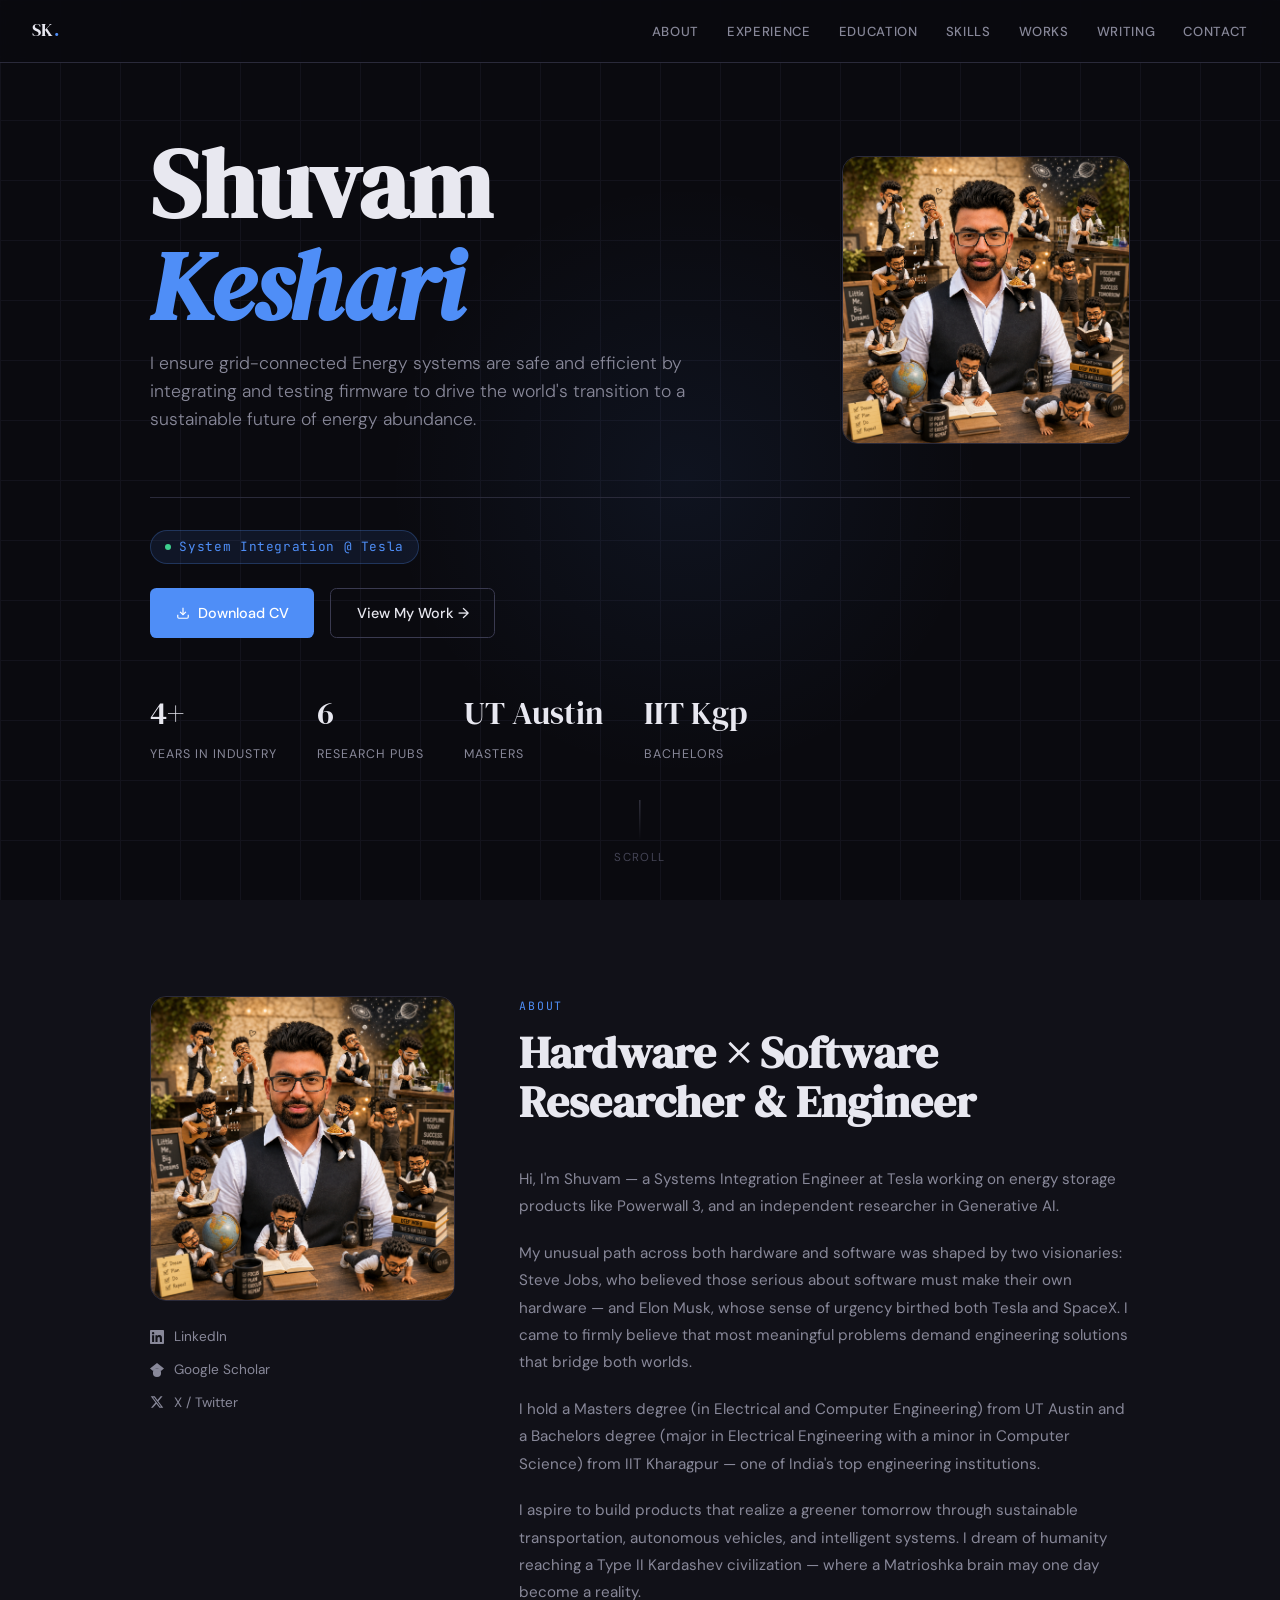
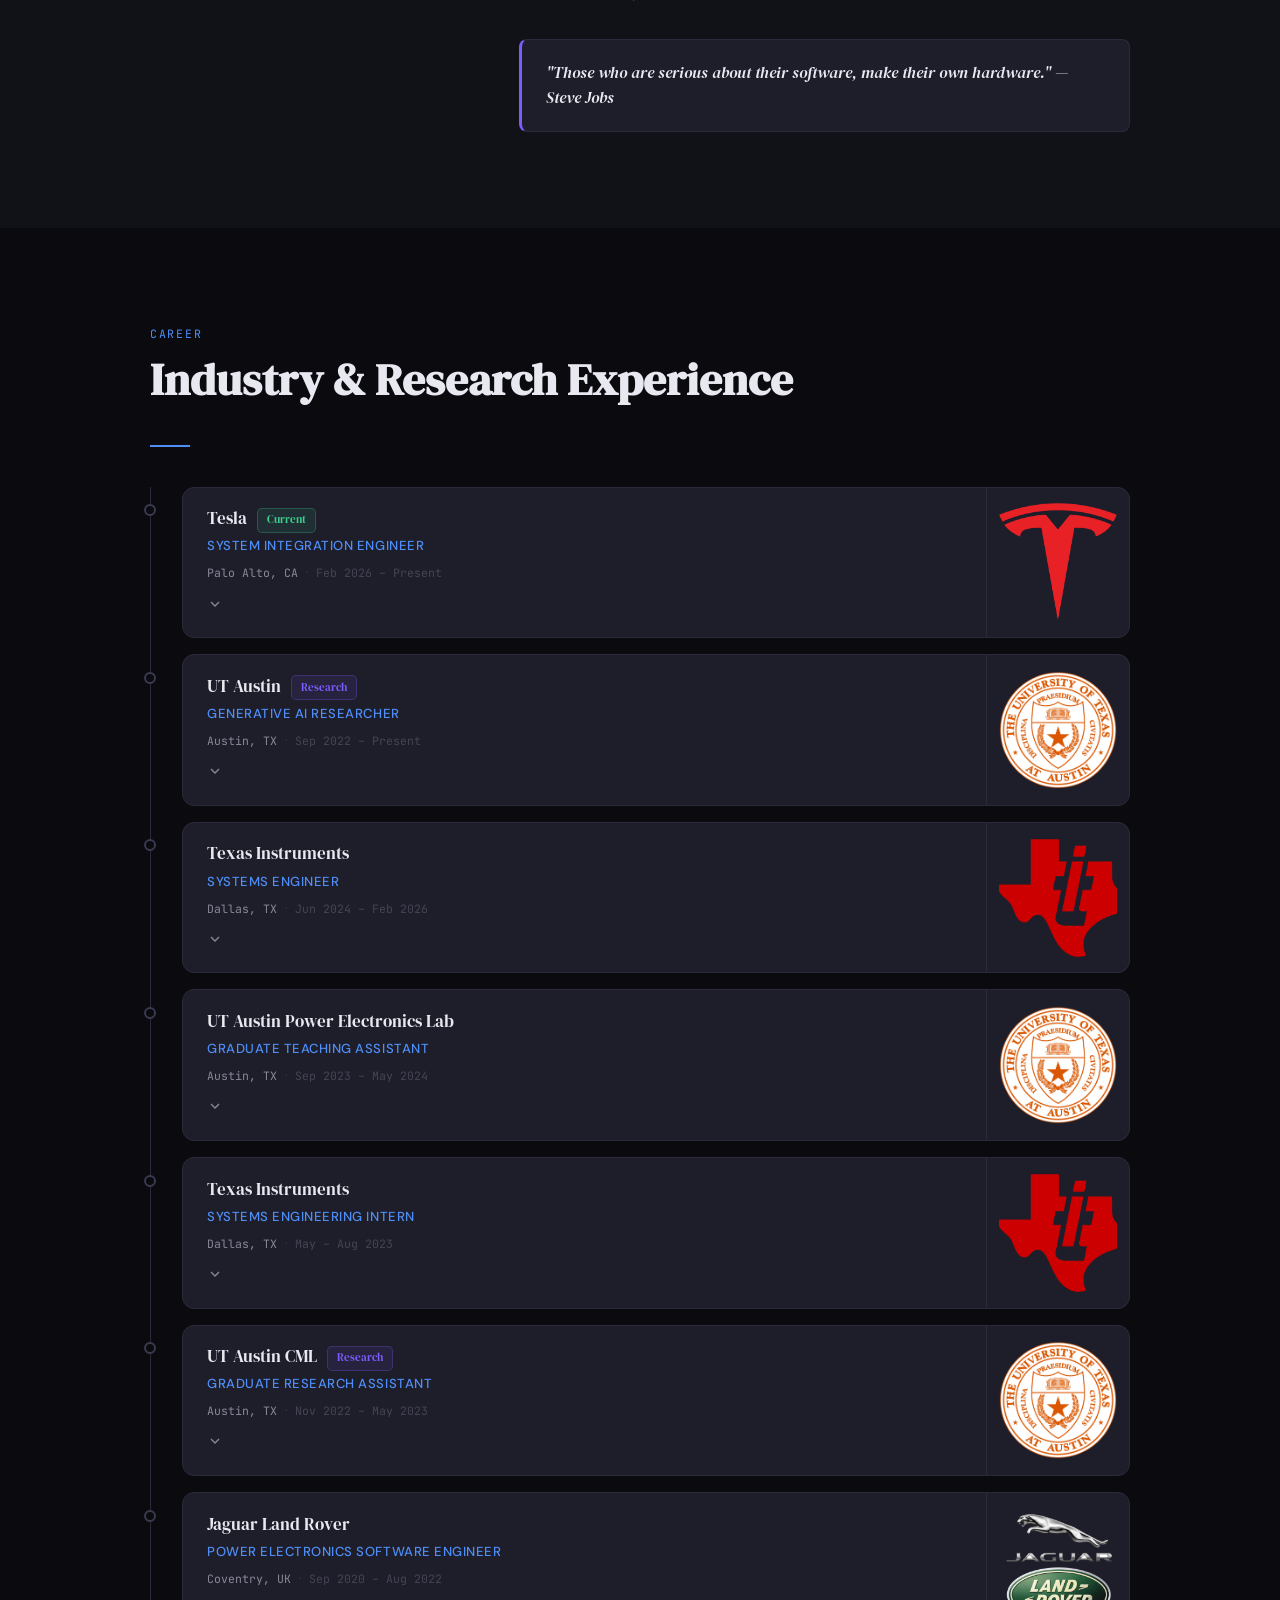
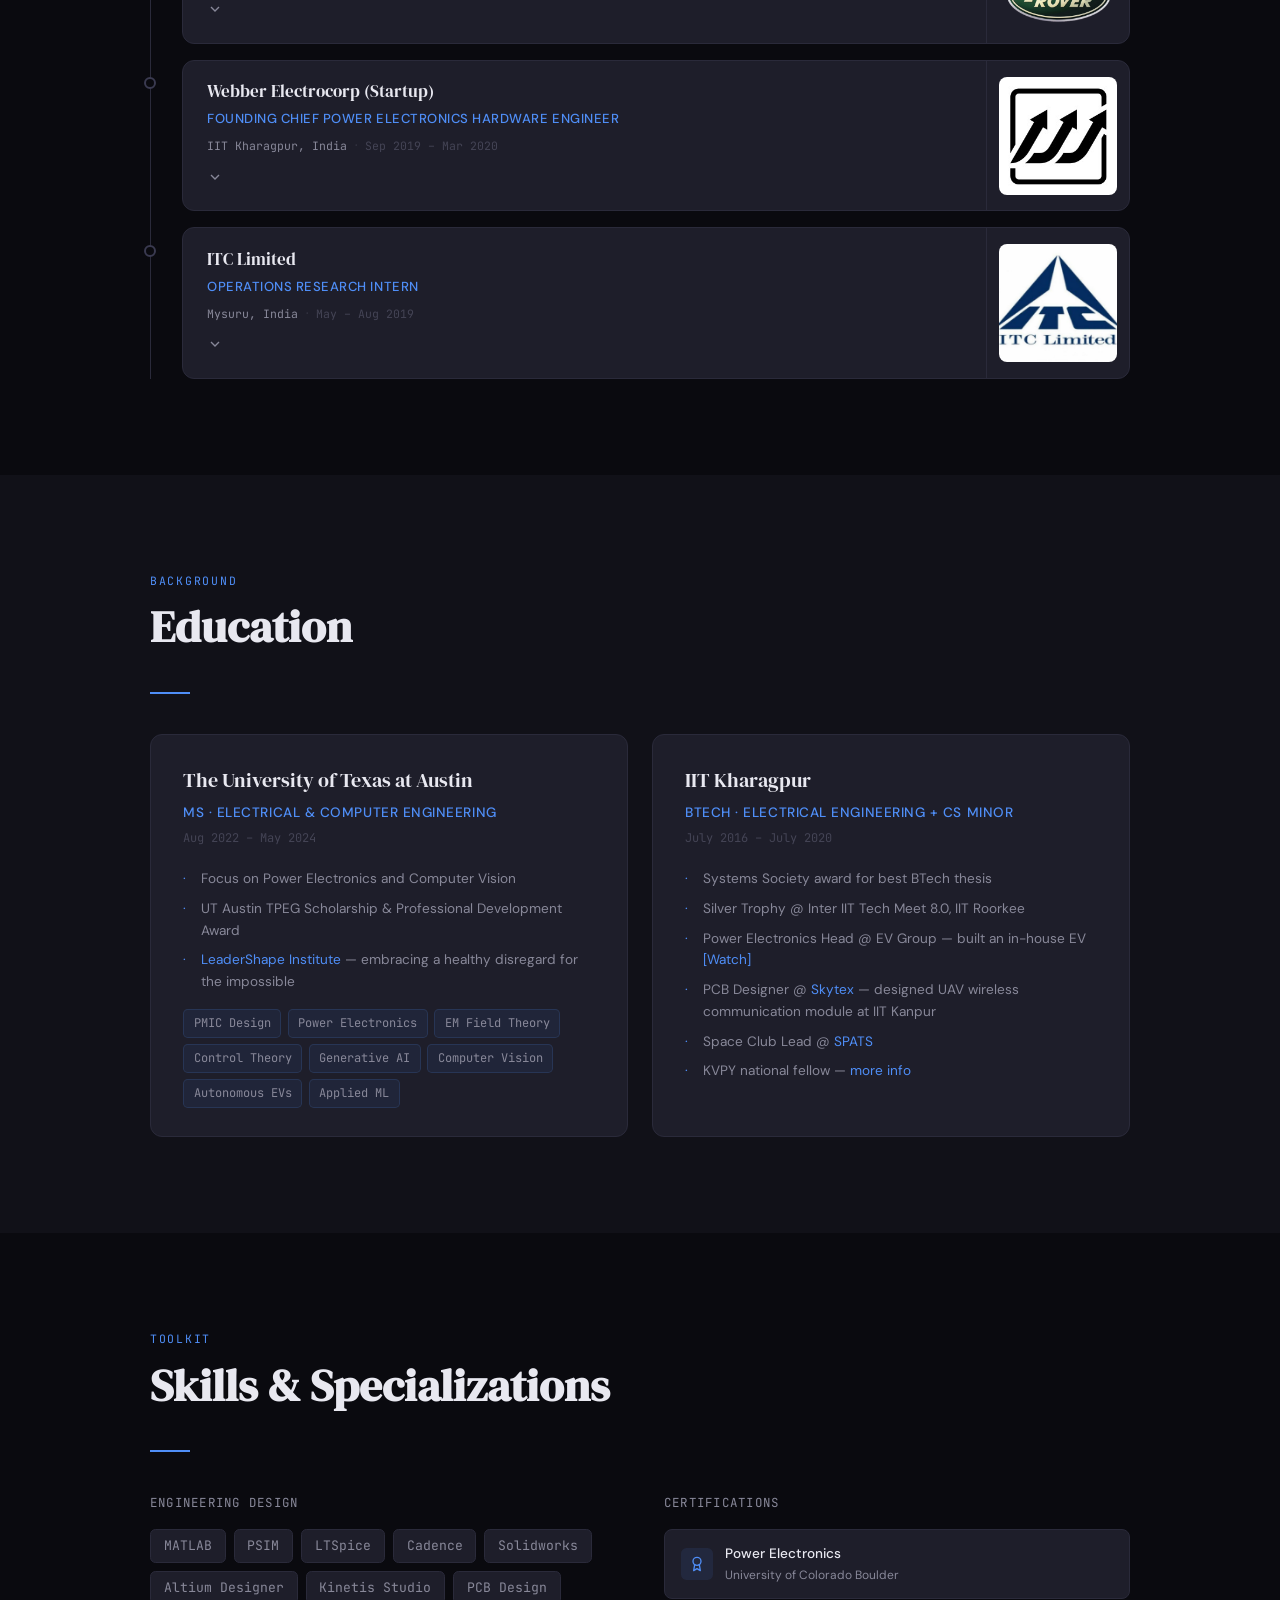
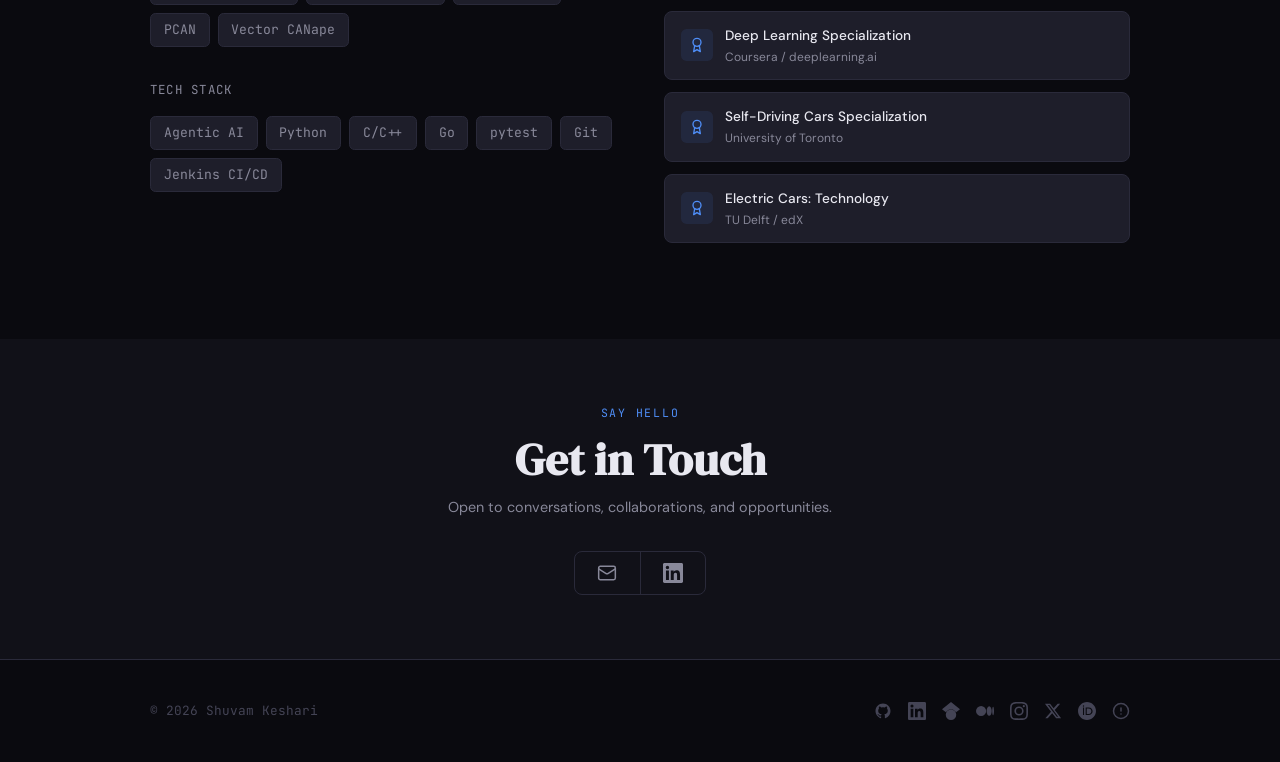
==== commit b38d82c3: "Mobile hero fixes and UI improvements - Fix profile picture clipping behind nav on mobile - Remove g" ====
--- a/index.html
+++ b/index.html
@@ -45,7 +45,7 @@
     </div>
     <!-- Role tag -->
     <div class="hero-tag">
-      Systems Integration Engineer @ Tesla
+      System Integration @ Tesla
     </div>
     <!-- CTAs -->
     <div class="hero-ctas">
@@ -61,7 +61,7 @@
     <div class="hero-stats">
       <div class="stat-item">
         <span class="stat-num js-industry-years">4+</span>
-        <span class="stat-label">Years Industry</span>
+        <span class="stat-label">Years In Industry</span>
       </div>
       <div class="stat-item">
         <span class="stat-num">6</span>
@@ -72,7 +72,7 @@
         <span class="stat-label">Masters</span>
       </div>
       <div class="stat-item">
-        <span class="stat-num">IIT KGP</span>
+        <span class="stat-num">IIT Kgp</span>
         <span class="stat-label">Bachelors</span>
       </div>
     </div>
@@ -134,7 +134,7 @@
           <div class="timeline-card-main" onclick="toggleTimeline(this)">
             <div class="timeline-card-left">
               <div class="timeline-company">Tesla <span class="company-badge badge-current">Current</span></div>
-              <div class="timeline-role">Systems Integration Engineer</div>
+              <div class="timeline-role">System Integration Engineer</div>
               <div class="timeline-meta-row">
                 <span class="timeline-location">Palo Alto, CA</span>
                 <span class="timeline-sep">·</span>
--- a/css/styles.css
+++ b/css/styles.css
@@ -260,14 +260,19 @@
   .nav-links li a{display:block;padding:0.8rem 2rem;font-size:0.9rem}
   nav.nav-open .nav-links{display:flex}
   /* Hero */
-  #hero{padding:0 1.5rem}
-  .hero-intro{flex-direction:column;gap:1.25rem;margin-bottom:1.5rem;padding-bottom:1.5rem;align-items:center;text-align:center}
+  #hero{padding:5rem 1.5rem 2rem;align-items:flex-start}
+  .hero-intro{flex-direction:column;gap:1.25rem;margin-bottom:0;padding-bottom:1.5rem;align-items:center;text-align:center}
+  .hero-tag{margin-top:1.5rem}
+  .hero-ctas{flex-wrap:nowrap}
+  .btn-primary,.btn-ghost{padding:0.65rem 1.1rem;font-size:0.85rem}
   .hero-portrait{width:144px;order:-1}
   .hero-intro-text{text-align:center}
   h1.hero-name{font-size:clamp(2.2rem,9vw,3.5rem);white-space:nowrap}
   .hero-name br{display:none}
   .hero-title{max-width:100%;font-size:1rem}
-  .hero-stats{gap:1.5rem}
+  .hero-stats{display:grid;grid-template-columns:1fr 1fr;gap:1rem 1.5rem}
+  .stat-num{font-size:1.5rem}
+  .stat-label{font-size:0.7rem}
   /* Sections */
   section{padding:4rem 1.5rem}
   /* About */
@@ -304,6 +309,6 @@
 
 @media(max-width:480px){
   .projects-grid-sq{grid-template-columns:repeat(2,1fr)}
-  .hero-stats{gap:1rem}
+  .hero-stats{gap:0.75rem 1.25rem}
   .hero-portrait{width:130px}
 }
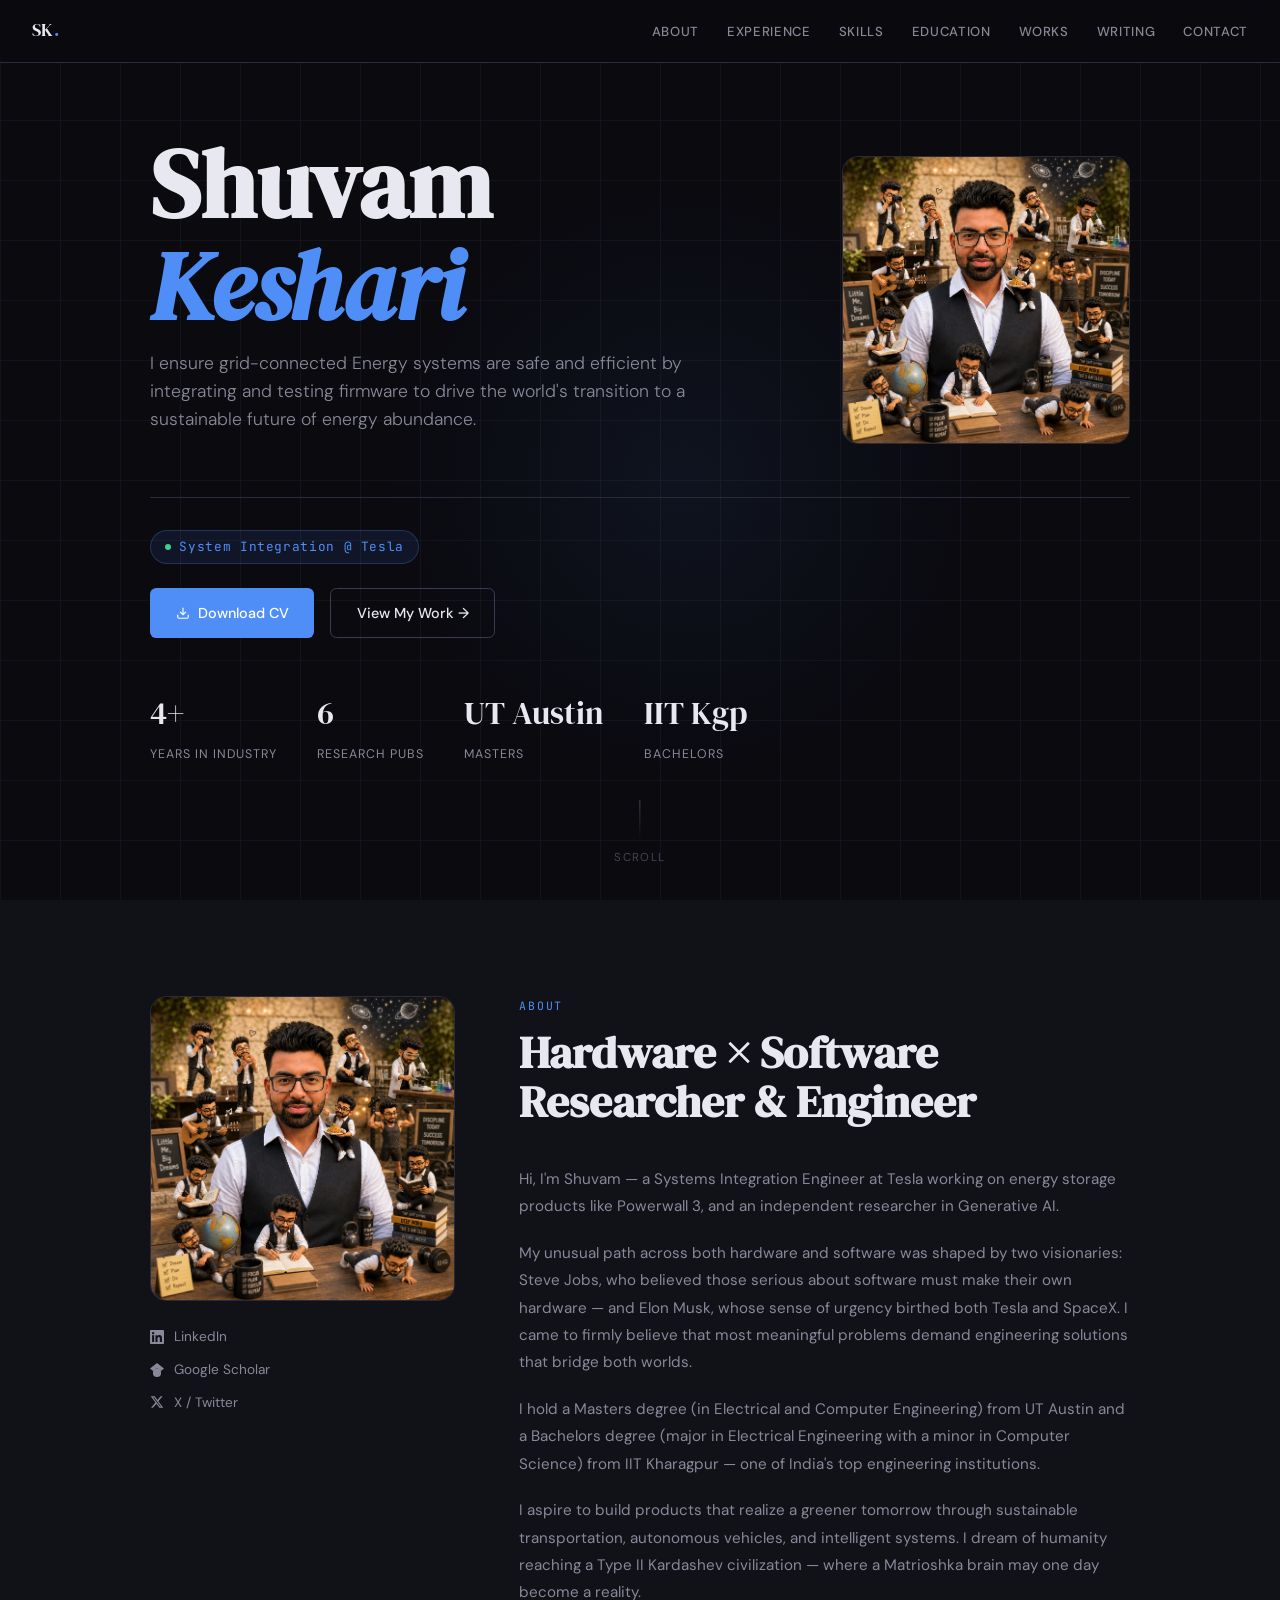
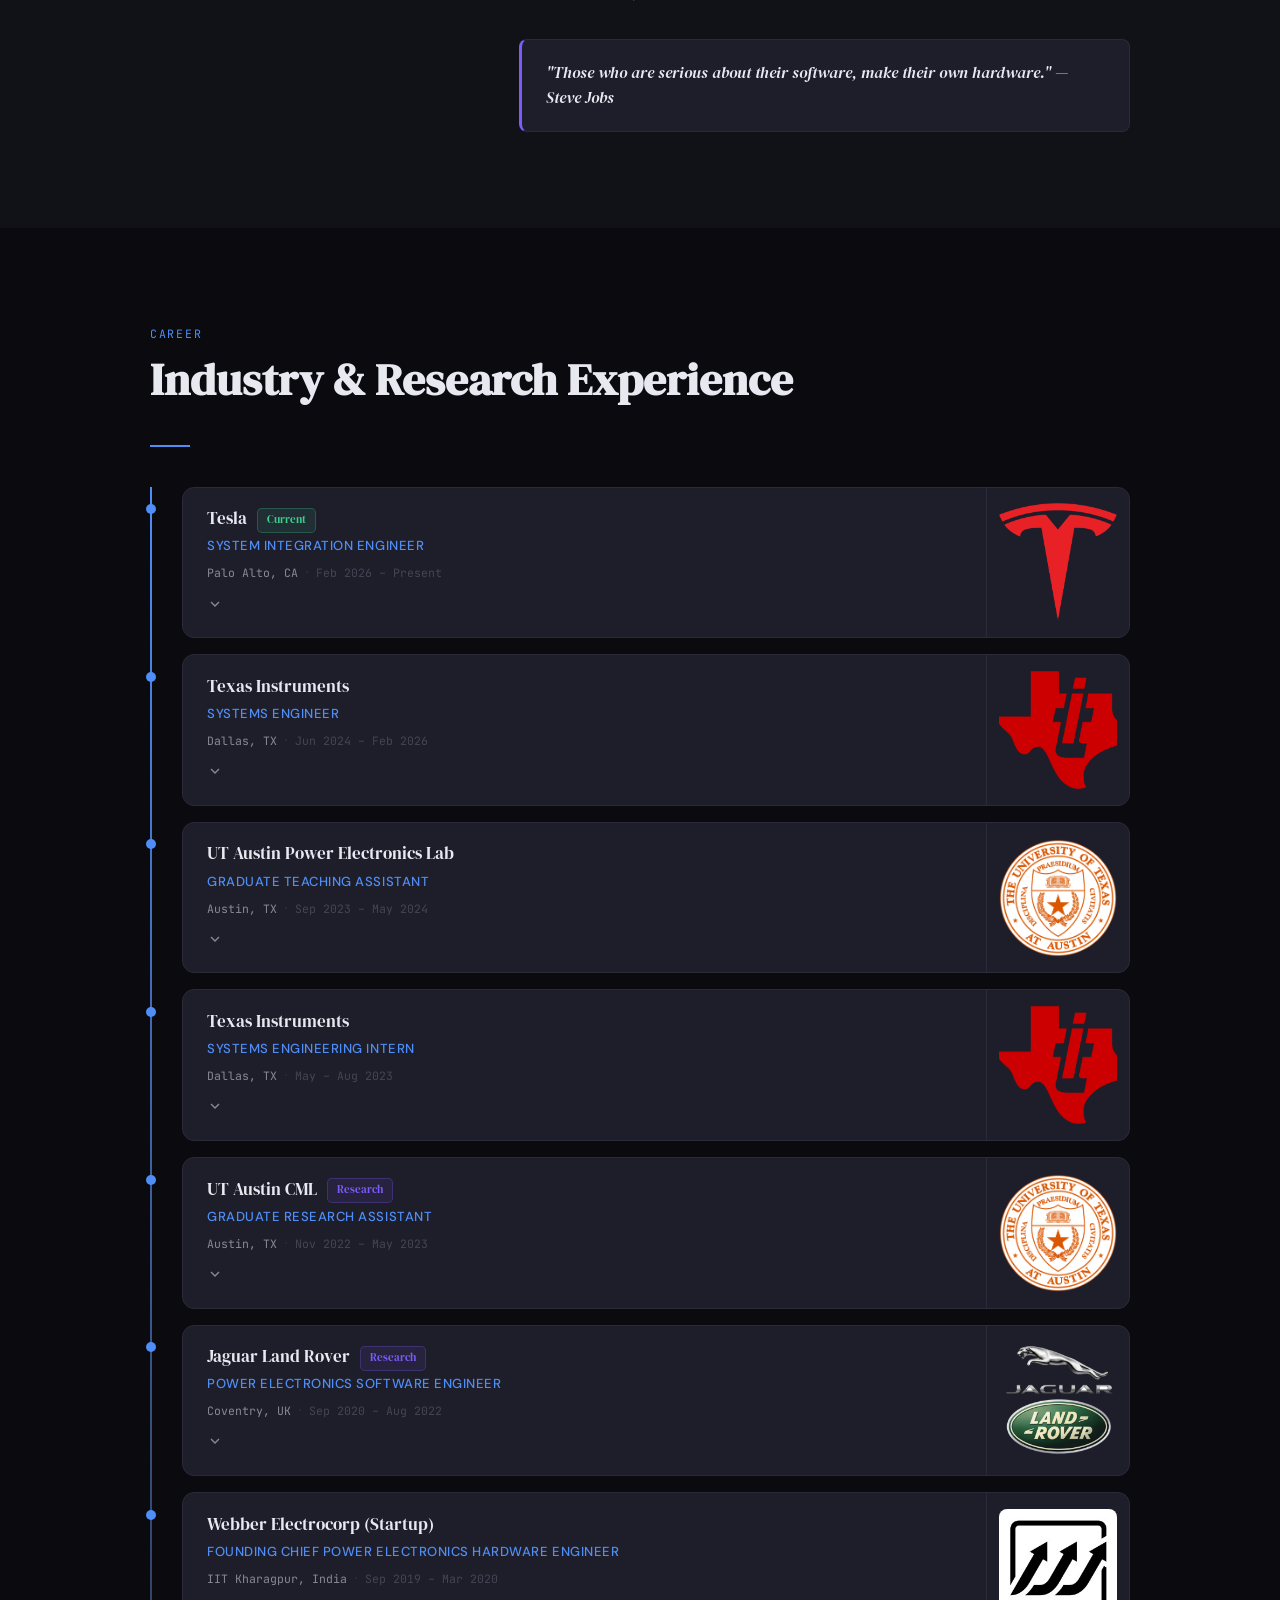
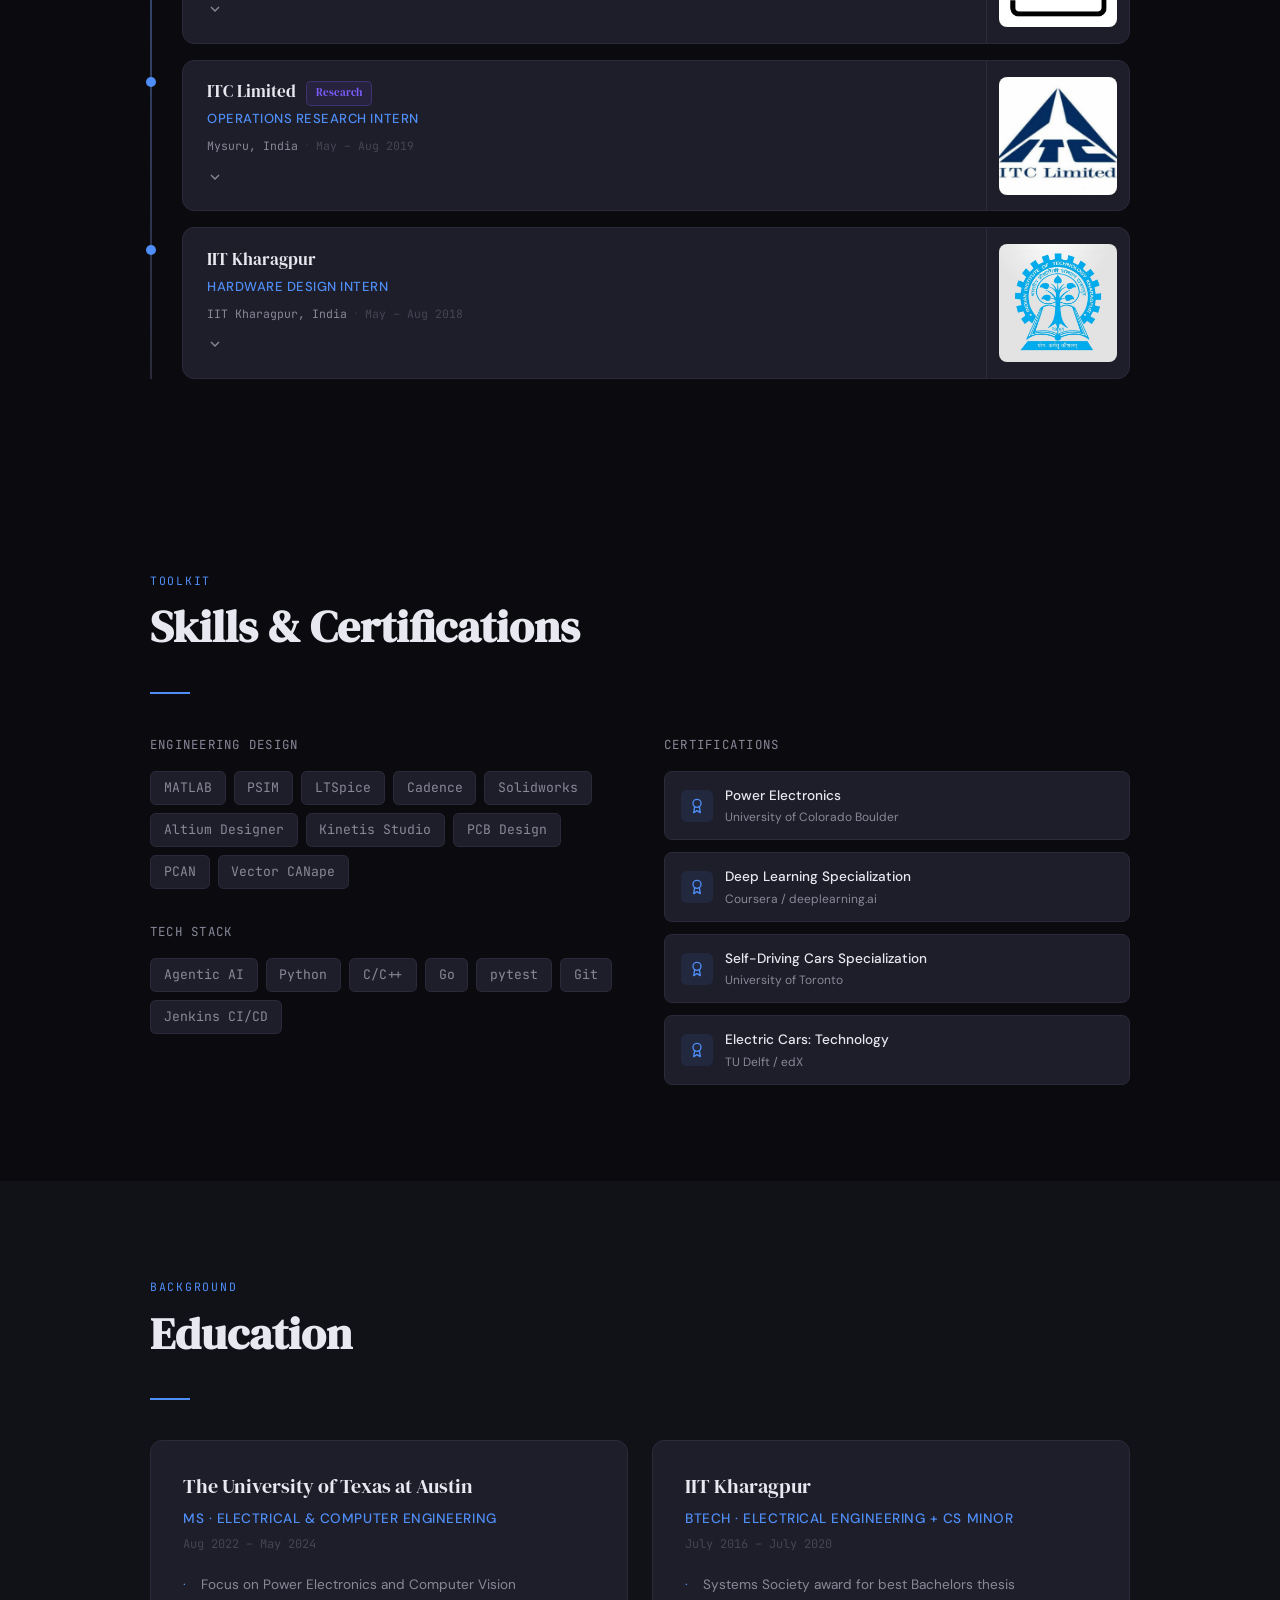
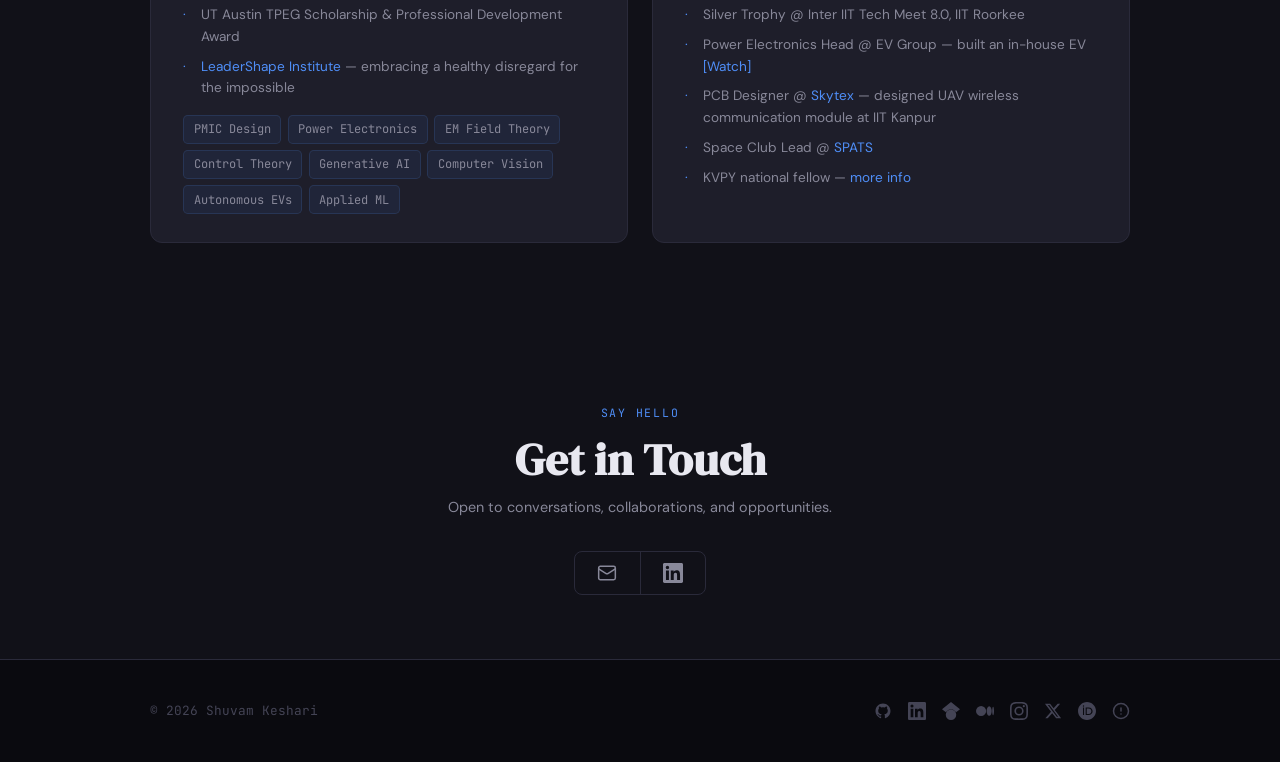
==== commit 465bbcf5: "UI improvements: timeline, works page, nav reorder - Add IIT KGP Hardware Design Intern timeline ent" ====
--- a/index.html
+++ b/index.html
@@ -17,8 +17,8 @@
   <ul class="nav-links">
     <li><a href="#about">About</a></li>
     <li><a href="#experience">Experience</a></li>
+    <li><a href="#skills">Skills</a></li>
     <li><a href="#education">Education</a></li>
-    <li><a href="#skills">Skills</a></li>
     <li><a href="works.html">Works</a></li>
     <li><a href="blog.html">Writing</a></li>
     <li><a href="#contact">Contact</a></li>
@@ -162,34 +162,6 @@
         <div class="timeline-card">
           <div class="timeline-card-main" onclick="toggleTimeline(this)">
             <div class="timeline-card-left">
-              <div class="timeline-company">UT Austin <span class="company-badge badge-research">Research</span></div>
-              <div class="timeline-role">Generative AI Researcher</div>
-              <div class="timeline-meta-row">
-                <span class="timeline-location">Austin, TX</span>
-                <span class="timeline-sep">·</span>
-                <span class="timeline-date">Sep 2022 – Present</span>
-              </div>
-              <div class="timeline-chevron-row">
-                <svg class="timeline-chevron" viewBox="0 0 24 24" fill="none" stroke="currentColor" stroke-width="2"><polyline points="6 9 12 15 18 9"/></svg>
-              </div>
-            </div>
-            <div class="timeline-card-right">
-              <img src="images/career/ut.png" alt="UT Austin" loading="lazy">
-            </div>
-          </div>
-          <div class="timeline-details">
-            <ul>
-              <li>View publications and research work on <a href="https://scholar.google.com/citations?user=LVdUDqIAAAAJ&hl=en" target="_blank">Google Scholar profile →</a></li>
-            </ul>
-          </div>
-        </div>
-      </div>
-
-      <div class="timeline-item">
-        <div class="timeline-dot"></div>
-        <div class="timeline-card">
-          <div class="timeline-card-main" onclick="toggleTimeline(this)">
-            <div class="timeline-card-left">
               <div class="timeline-company">Texas Instruments</div>
               <div class="timeline-role">Systems Engineer</div>
               <div class="timeline-meta-row">
@@ -305,7 +277,7 @@
         <div class="timeline-card">
           <div class="timeline-card-main" onclick="toggleTimeline(this)">
             <div class="timeline-card-left">
-              <div class="timeline-company">Jaguar Land Rover</div>
+              <div class="timeline-company">Jaguar Land Rover <span class="company-badge badge-research">Research</span></div>
               <div class="timeline-role">Power Electronics Software Engineer</div>
               <div class="timeline-meta-row">
                 <span class="timeline-location">Coventry, UK</span>
@@ -366,7 +338,7 @@
         <div class="timeline-card">
           <div class="timeline-card-main" onclick="toggleTimeline(this)">
             <div class="timeline-card-left">
-              <div class="timeline-company">ITC Limited</div>
+              <div class="timeline-company">ITC Limited <span class="company-badge badge-research">Research</span></div>
               <div class="timeline-role">Operations Research Intern</div>
               <div class="timeline-meta-row">
                 <span class="timeline-location">Mysuru, India</span>
@@ -390,6 +362,100 @@
         </div>
       </div>
 
+      <div class="timeline-item">
+        <div class="timeline-dot"></div>
+        <div class="timeline-card">
+          <div class="timeline-card-main" onclick="toggleTimeline(this)">
+            <div class="timeline-card-left">
+              <div class="timeline-company">IIT Kharagpur</div>
+              <div class="timeline-role">Hardware Design Intern</div>
+              <div class="timeline-meta-row">
+                <span class="timeline-location">IIT Kharagpur, India</span>
+                <span class="timeline-sep">·</span>
+                <span class="timeline-date">May – Aug 2018</span>
+              </div>
+              <div class="timeline-chevron-row">
+                <svg class="timeline-chevron" viewBox="0 0 24 24" fill="none" stroke="currentColor" stroke-width="2"><polyline points="6 9 12 15 18 9"/></svg>
+              </div>
+            </div>
+            <div class="timeline-card-right">
+              <img src="images/career/kgp.png" alt="IIT Kharagpur" loading="lazy">
+            </div>
+          </div>
+          <div class="timeline-details">
+            <ul>
+              <li>Built first hardware prototypes for the student-led EV group on campus</li>
+              <li>Built initial firmware using microcontroller programming on NXP Kinetis boards</li>
+            </ul>
+          </div>
+        </div>
+      </div>
+
+    </div>
+  </div>
+</section>
+
+<!-- SKILLS -->
+<section id="skills">
+  <div class="container">
+    <div class="section-label">Toolkit</div>
+    <h2 class="section-title">Skills & Certifications</h2>
+    <div class="divider"></div>
+    <div class="skills-layout">
+      <div>
+        <div class="skill-group-title">Engineering Design</div>
+        <div class="skill-pills">
+          <span class="skill-pill">MATLAB</span>
+          <span class="skill-pill">PSIM</span>
+          <span class="skill-pill">LTSpice</span>
+          <span class="skill-pill">Cadence</span>
+          <span class="skill-pill">Solidworks</span>
+          <span class="skill-pill">Altium Designer</span>
+          <span class="skill-pill">Kinetis Studio</span>
+          <span class="skill-pill">PCB Design</span>
+          <span class="skill-pill">PCAN</span>
+          <span class="skill-pill">Vector CANape</span>
+        </div>
+        <div class="skill-group-title">Tech Stack</div>
+        <div class="skill-pills">
+          <span class="skill-pill">Agentic AI</span>
+          <span class="skill-pill">Python</span>
+          <span class="skill-pill">C/C++</span>
+          <span class="skill-pill">Go</span>
+          <span class="skill-pill">pytest</span>
+          <span class="skill-pill">Git</span>
+          <span class="skill-pill">Jenkins CI/CD</span>
+        </div>
+      </div>
+      <div>
+        <div class="skill-group-title">Certifications</div>
+        <div class="cert-list">
+          <a href="files/certifications/pe.pdf" class="cert-item" target="_blank">
+            <div class="cert-icon">
+              <svg viewBox="0 0 24 24" fill="none" stroke="currentColor" stroke-width="2" stroke-linecap="round" stroke-linejoin="round"><circle cx="12" cy="8" r="6"/><path d="M15.477 12.89L17 22l-5-3-5 3 1.523-9.11"/></svg>
+            </div>
+            <div><div class="cert-name">Power Electronics</div><div class="cert-issuer">University of Colorado Boulder</div></div>
+          </a>
+          <a href="files/certifications/dl.pdf" class="cert-item" target="_blank">
+            <div class="cert-icon">
+              <svg viewBox="0 0 24 24" fill="none" stroke="currentColor" stroke-width="2" stroke-linecap="round" stroke-linejoin="round"><circle cx="12" cy="8" r="6"/><path d="M15.477 12.89L17 22l-5-3-5 3 1.523-9.11"/></svg>
+            </div>
+            <div><div class="cert-name">Deep Learning Specialization</div><div class="cert-issuer">Coursera / deeplearning.ai</div></div>
+          </a>
+          <a href="files/certifications/sdc.pdf" class="cert-item" target="_blank">
+            <div class="cert-icon">
+              <svg viewBox="0 0 24 24" fill="none" stroke="currentColor" stroke-width="2" stroke-linecap="round" stroke-linejoin="round"><circle cx="12" cy="8" r="6"/><path d="M15.477 12.89L17 22l-5-3-5 3 1.523-9.11"/></svg>
+            </div>
+            <div><div class="cert-name">Self-Driving Cars Specialization</div><div class="cert-issuer">University of Toronto</div></div>
+          </a>
+          <a href="files/certifications/ecars2x.pdf" class="cert-item" target="_blank">
+            <div class="cert-icon">
+              <svg viewBox="0 0 24 24" fill="none" stroke="currentColor" stroke-width="2" stroke-linecap="round" stroke-linejoin="round"><circle cx="12" cy="8" r="6"/><path d="M15.477 12.89L17 22l-5-3-5 3 1.523-9.11"/></svg>
+            </div>
+            <div><div class="cert-name">Electric Cars: Technology</div><div class="cert-issuer">TU Delft / edX</div></div>
+          </a>
+        </div>
+      </div>
     </div>
   </div>
 </section>
@@ -428,7 +494,7 @@
         <div class="edu-degree">BTech · Electrical Engineering + CS Minor</div>
         <div class="edu-dates">July 2016 – July 2020</div>
         <ul>
-          <li>Systems Society award for best BTech thesis</li>
+          <li>Systems Society award for best Bachelors thesis</li>
           <li>Silver Trophy @ Inter IIT Tech Meet 8.0, IIT Roorkee</li>
           <li>Power Electronics Head @ EV Group — built an in-house EV <a href="https://youtu.be/qWIifaCl3NM" target="_blank">[Watch]</a></li>
           <li>PCB Designer @ <a href="https://theskytex.com/" target="_blank">Skytex</a> — designed UAV wireless communication module at IIT Kanpur</li>
@@ -437,71 +503,6 @@
         </ul>
       </div>
 
-    </div>
-  </div>
-</section>
-
-<!-- SKILLS -->
-<section id="skills">
-  <div class="container">
-    <div class="section-label">Toolkit</div>
-    <h2 class="section-title">Skills & Specializations</h2>
-    <div class="divider"></div>
-    <div class="skills-layout">
-      <div>
-        <div class="skill-group-title">Engineering Design</div>
-        <div class="skill-pills">
-          <span class="skill-pill">MATLAB</span>
-          <span class="skill-pill">PSIM</span>
-          <span class="skill-pill">LTSpice</span>
-          <span class="skill-pill">Cadence</span>
-          <span class="skill-pill">Solidworks</span>
-          <span class="skill-pill">Altium Designer</span>
-          <span class="skill-pill">Kinetis Studio</span>
-          <span class="skill-pill">PCB Design</span>
-          <span class="skill-pill">PCAN</span>
-          <span class="skill-pill">Vector CANape</span>
-        </div>
-        <div class="skill-group-title">Tech Stack</div>
-        <div class="skill-pills">
-          <span class="skill-pill">Agentic AI</span>
-          <span class="skill-pill">Python</span>
-          <span class="skill-pill">C/C++</span>
-          <span class="skill-pill">Go</span>
-          <span class="skill-pill">pytest</span>
-          <span class="skill-pill">Git</span>
-          <span class="skill-pill">Jenkins CI/CD</span>
-        </div>
-      </div>
-      <div>
-        <div class="skill-group-title">Certifications</div>
-        <div class="cert-list">
-          <a href="files/certifications/pe.pdf" class="cert-item" target="_blank">
-            <div class="cert-icon">
-              <svg viewBox="0 0 24 24" fill="none" stroke="currentColor" stroke-width="2" stroke-linecap="round" stroke-linejoin="round"><circle cx="12" cy="8" r="6"/><path d="M15.477 12.89L17 22l-5-3-5 3 1.523-9.11"/></svg>
-            </div>
-            <div><div class="cert-name">Power Electronics</div><div class="cert-issuer">University of Colorado Boulder</div></div>
-          </a>
-          <a href="files/certifications/dl.pdf" class="cert-item" target="_blank">
-            <div class="cert-icon">
-              <svg viewBox="0 0 24 24" fill="none" stroke="currentColor" stroke-width="2" stroke-linecap="round" stroke-linejoin="round"><circle cx="12" cy="8" r="6"/><path d="M15.477 12.89L17 22l-5-3-5 3 1.523-9.11"/></svg>
-            </div>
-            <div><div class="cert-name">Deep Learning Specialization</div><div class="cert-issuer">Coursera / deeplearning.ai</div></div>
-          </a>
-          <a href="files/certifications/sdc.pdf" class="cert-item" target="_blank">
-            <div class="cert-icon">
-              <svg viewBox="0 0 24 24" fill="none" stroke="currentColor" stroke-width="2" stroke-linecap="round" stroke-linejoin="round"><circle cx="12" cy="8" r="6"/><path d="M15.477 12.89L17 22l-5-3-5 3 1.523-9.11"/></svg>
-            </div>
-            <div><div class="cert-name">Self-Driving Cars Specialization</div><div class="cert-issuer">University of Toronto</div></div>
-          </a>
-          <a href="files/certifications/ecars2x.pdf" class="cert-item" target="_blank">
-            <div class="cert-icon">
-              <svg viewBox="0 0 24 24" fill="none" stroke="currentColor" stroke-width="2" stroke-linecap="round" stroke-linejoin="round"><circle cx="12" cy="8" r="6"/><path d="M15.477 12.89L17 22l-5-3-5 3 1.523-9.11"/></svg>
-            </div>
-            <div><div class="cert-name">Electric Cars: Technology</div><div class="cert-issuer">TU Delft / edX</div></div>
-          </a>
-        </div>
-      </div>
     </div>
   </div>
 </section>
--- a/css/styles.css
+++ b/css/styles.css
@@ -88,11 +88,11 @@
 /* ─── EXPERIENCE ─── */
 #experience{background:var(--bg)}
 .timeline{position:relative;padding-left:2rem}
-.timeline::before{content:'';position:absolute;left:0;top:0;bottom:0;width:1px;background:var(--border)}
+.timeline::before{content:'';position:absolute;left:0;top:0;bottom:0;width:2px;background:linear-gradient(to bottom,var(--accent),var(--border))}
 .timeline-item{position:relative;padding-bottom:1rem}
 .timeline-item:last-child{padding-bottom:0}
-.timeline-dot{position:absolute;left:-2.4rem;top:1.1rem;width:12px;height:12px;border-radius:50%;background:var(--bg);border:2px solid var(--border2);transition:border-color .2s}
-.timeline-item:hover .timeline-dot{border-color:var(--accent)}
+.timeline-dot{position:absolute;left:calc(-2rem - 4px);top:1.1rem;width:10px;height:10px;border-radius:50%;background:var(--accent);border:none;transition:box-shadow .2s,transform .2s}
+.timeline-item:hover .timeline-dot{box-shadow:0 0 0 4px rgba(79,142,247,0.2);transform:scale(1.2)}
 .timeline-card{background:var(--surface);border:1px solid var(--border);border-radius:0.75rem;overflow:hidden;transition:border-color .2s}
 .timeline-card:hover{border-color:var(--border2)}
 /* Card main row: left text + right image always visible */
@@ -186,9 +186,9 @@
 .project-sq-img{position:absolute;inset:0;overflow:hidden}
 .project-sq-img img{width:100%;height:100%;object-fit:cover;transition:transform .35s}
 .project-sq:hover .project-sq-img img{transform:scale(1.06)}
-.project-sq-overlay{position:absolute;inset:0;background:linear-gradient(to top,rgba(10,10,15,0.95) 0%,rgba(10,10,15,0.5) 50%,transparent 100%);padding:1rem;display:flex;flex-direction:column;justify-content:flex-end}
+.project-sq-overlay{position:absolute;inset:0;background:linear-gradient(to top,rgba(10,10,15,0.97) 0%,rgba(10,10,15,0.82) 55%,rgba(10,10,15,0.2) 100%);padding:1rem;display:flex;flex-direction:column;justify-content:flex-end}
 .project-sq-title{font-family:var(--serif);font-size:0.95rem;color:var(--text);line-height:1.3}
-.project-sq-desc{font-size:0.75rem;color:var(--muted);line-height:1.5;margin-top:0.35rem;max-height:0;overflow:hidden;transition:max-height .3s ease,opacity .3s}
+.project-sq-desc{font-size:0.75rem;color:var(--text);line-height:1.5;margin-top:0.35rem;max-height:0;overflow:hidden;transition:max-height .3s ease,opacity .3s}
 .project-sq-desc{opacity:0}
 .project-sq:hover .project-sq-desc{max-height:80px;opacity:1}
 .project-sq-link{margin-top:0.4rem;font-size:0.72rem;font-family:var(--mono);color:var(--accent);max-height:0;overflow:hidden;transition:max-height .3s ease,opacity .3s;opacity:0}
@@ -261,8 +261,8 @@
   nav.nav-open .nav-links{display:flex}
   /* Hero */
   #hero{padding:5rem 1.5rem 2rem;align-items:flex-start}
-  .hero-intro{flex-direction:column;gap:1.25rem;margin-bottom:0;padding-bottom:1.5rem;align-items:center;text-align:center}
-  .hero-tag{margin-top:1.5rem}
+  .hero-intro{flex-direction:column;gap:1.25rem;margin-bottom:0;padding-bottom:0;border-bottom:none;align-items:center;text-align:center}
+  .hero-tag{margin-top:0.75rem}
   .hero-ctas{flex-wrap:nowrap}
   .btn-primary,.btn-ghost{padding:0.65rem 1.1rem;font-size:0.85rem}
   .hero-portrait{width:144px;order:-1}
@@ -270,9 +270,6 @@
   h1.hero-name{font-size:clamp(2.2rem,9vw,3.5rem);white-space:nowrap}
   .hero-name br{display:none}
   .hero-title{max-width:100%;font-size:1rem}
-  .hero-stats{display:grid;grid-template-columns:1fr 1fr;gap:1rem 1.5rem}
-  .stat-num{font-size:1.5rem}
-  .stat-label{font-size:0.7rem}
   /* Sections */
   section{padding:4rem 1.5rem}
   /* About */
@@ -282,7 +279,7 @@
   .about-links{flex:1}
   /* Timeline */
   .timeline{padding-left:1.25rem}
-  .timeline-dot{left:-1.4rem;top:1rem}
+  .timeline-dot{left:calc(-1.25rem - 4px);top:1rem}
   .timeline-card-left{padding:0.85rem 1rem}
   .timeline-card-right{width:108px;padding:0.5rem}
   .timeline-details{padding:0.85rem 1rem}
@@ -294,11 +291,16 @@
   .footer-inner{justify-content:center;text-align:center}
   /* Page header */
   .page-header{padding:6rem 1.5rem 3rem}
-  /* Works */
+  /* Works — full-width horizontal cards on mobile */
   .works-section{padding:3.5rem 1.5rem}
-  .projects-grid-sq{grid-template-columns:repeat(auto-fill,minmax(140px,1fr))}
-  .project-sq-desc{max-height:60px;opacity:0.85}
-  .project-sq-link{max-height:25px;opacity:0.85}
+  .projects-grid-sq{grid-template-columns:1fr}
+  .project-sq{aspect-ratio:unset;display:flex;flex-direction:row;align-items:stretch}
+  .project-sq:hover{transform:none}
+  .project-sq-img{position:static;width:120px;flex-shrink:0}
+  .project-sq-img img{width:100%;height:100%;object-fit:cover}
+  .project-sq-overlay{position:static;background:none;flex:1;padding:0.85rem 1rem;display:flex;flex-direction:column;justify-content:center;align-items:flex-start}
+  .project-sq-desc{max-height:none;opacity:1}
+  .project-sq-link{max-height:none;opacity:1}
   /* Blog */
   .blog-body{grid-template-columns:1fr}
   .blog-sidebar{position:static;height:auto;border-right:none;border-bottom:1px solid var(--border);padding:1.5rem;overflow-x:auto}
@@ -307,8 +309,15 @@
   .blog-panel{padding:1.5rem}
 }
 
+@media(max-width:538px){
+  .hero-stats{display:grid;grid-template-columns:1fr 1fr;gap:1rem 1.5rem}
+  .hero-stats .stat-item:nth-child(even){text-align:right}
+  .stat-num{font-size:1.5rem}
+  .stat-label{font-size:0.7rem}
+}
+
 @media(max-width:480px){
-  .projects-grid-sq{grid-template-columns:repeat(2,1fr)}
+  .projects-grid-sq{grid-template-columns:1fr}
   .hero-stats{gap:0.75rem 1.25rem}
   .hero-portrait{width:130px}
 }
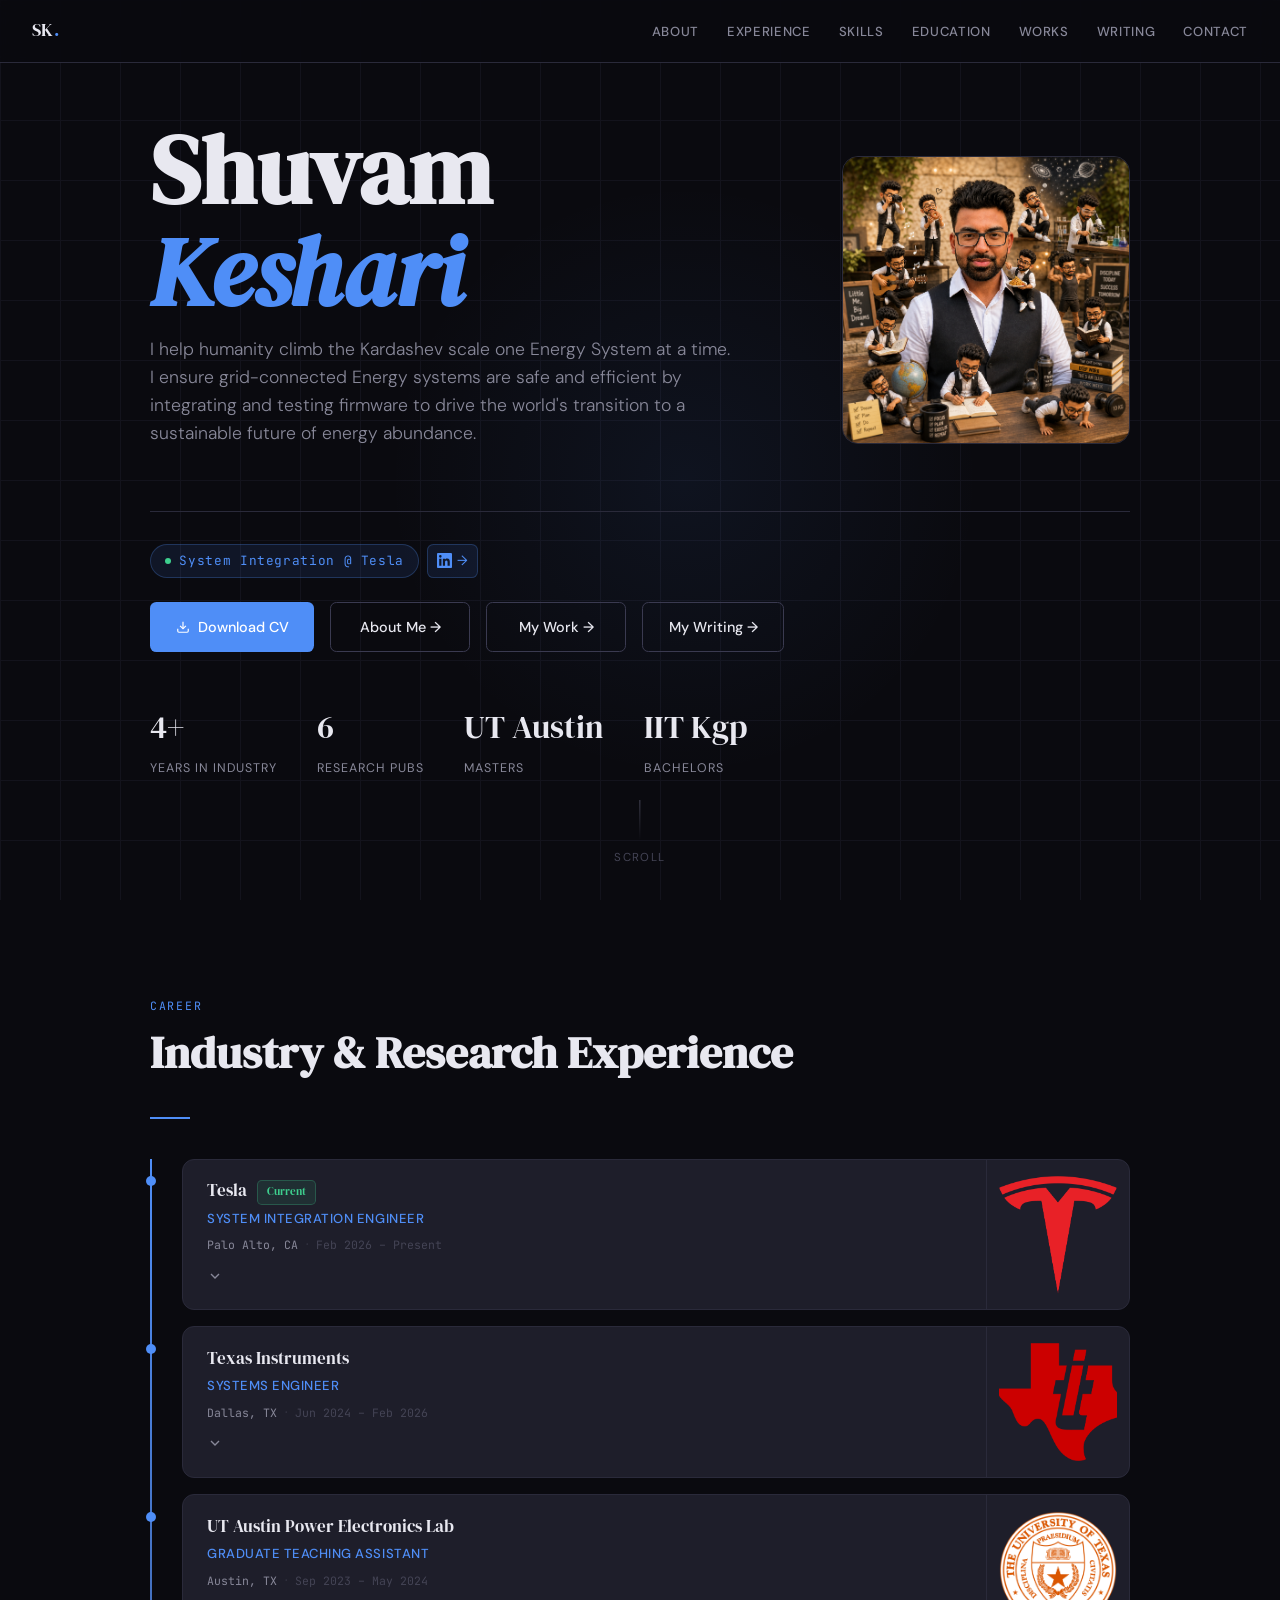
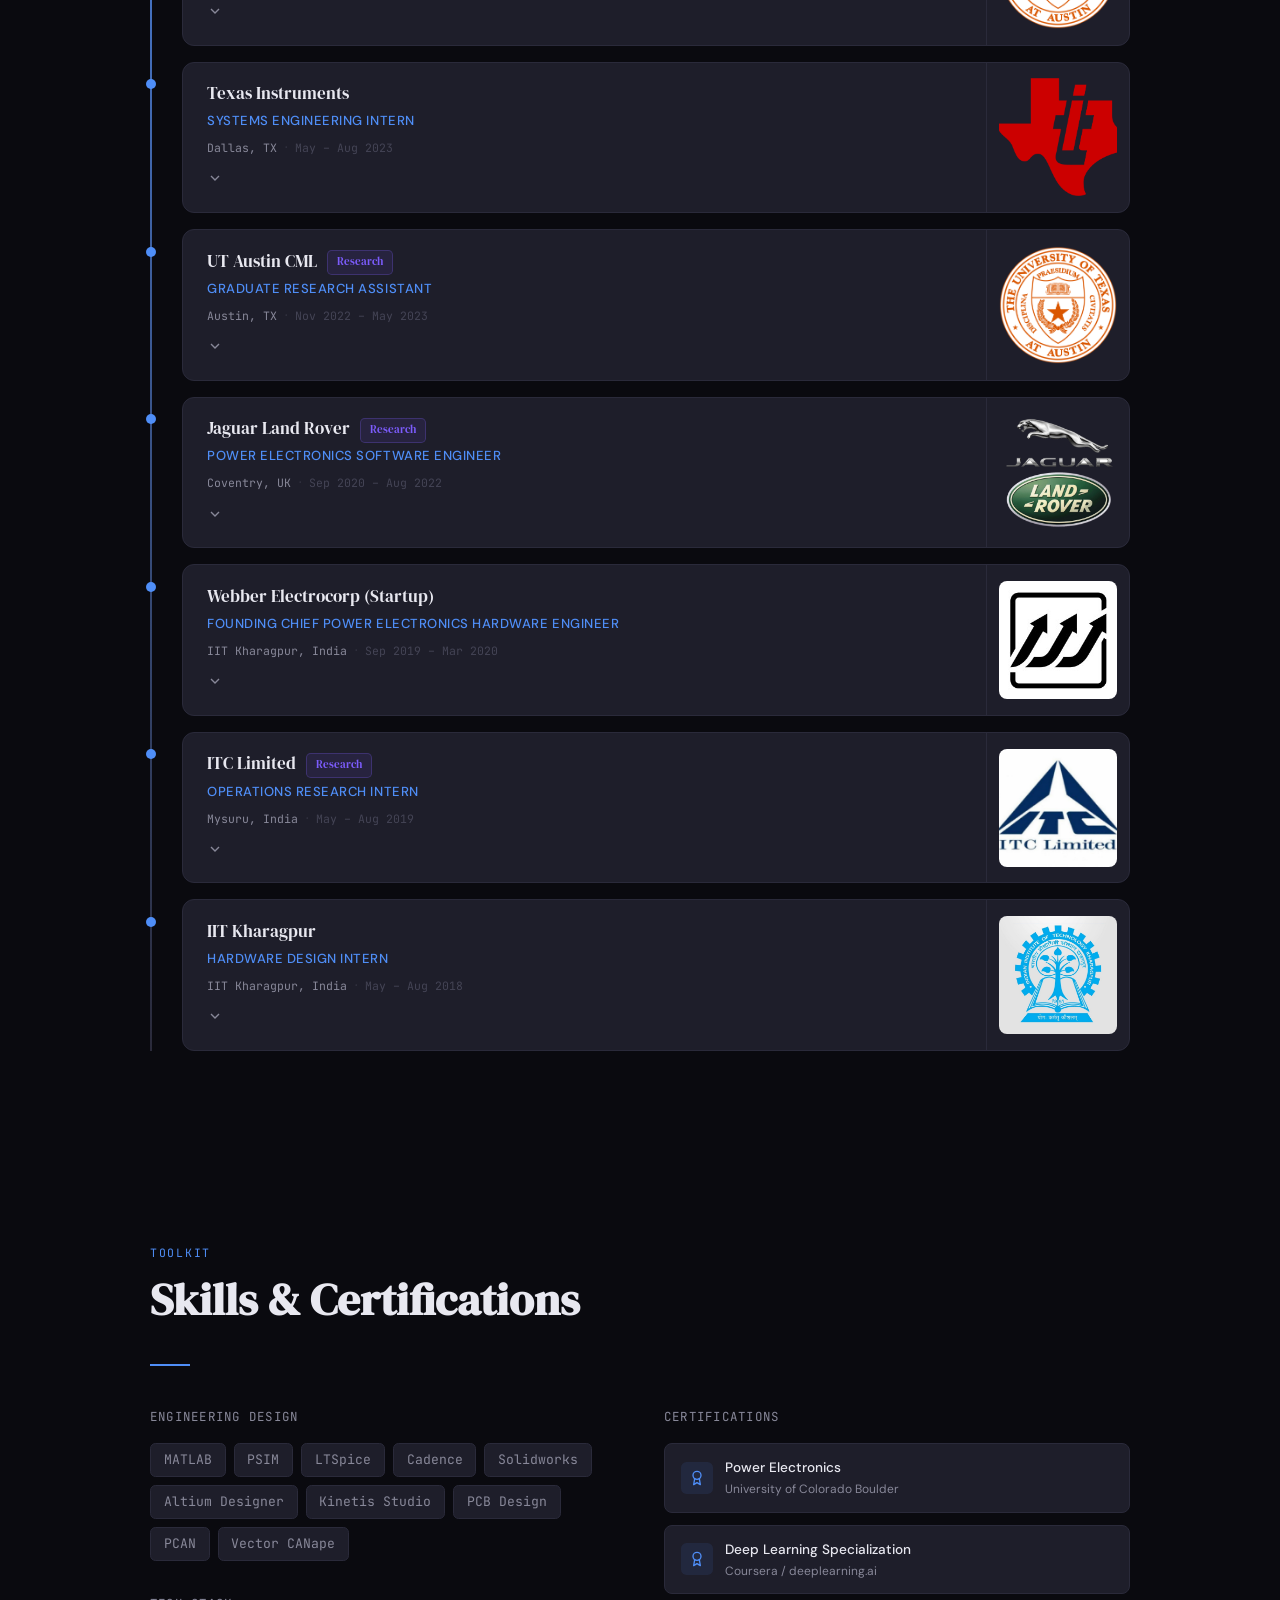
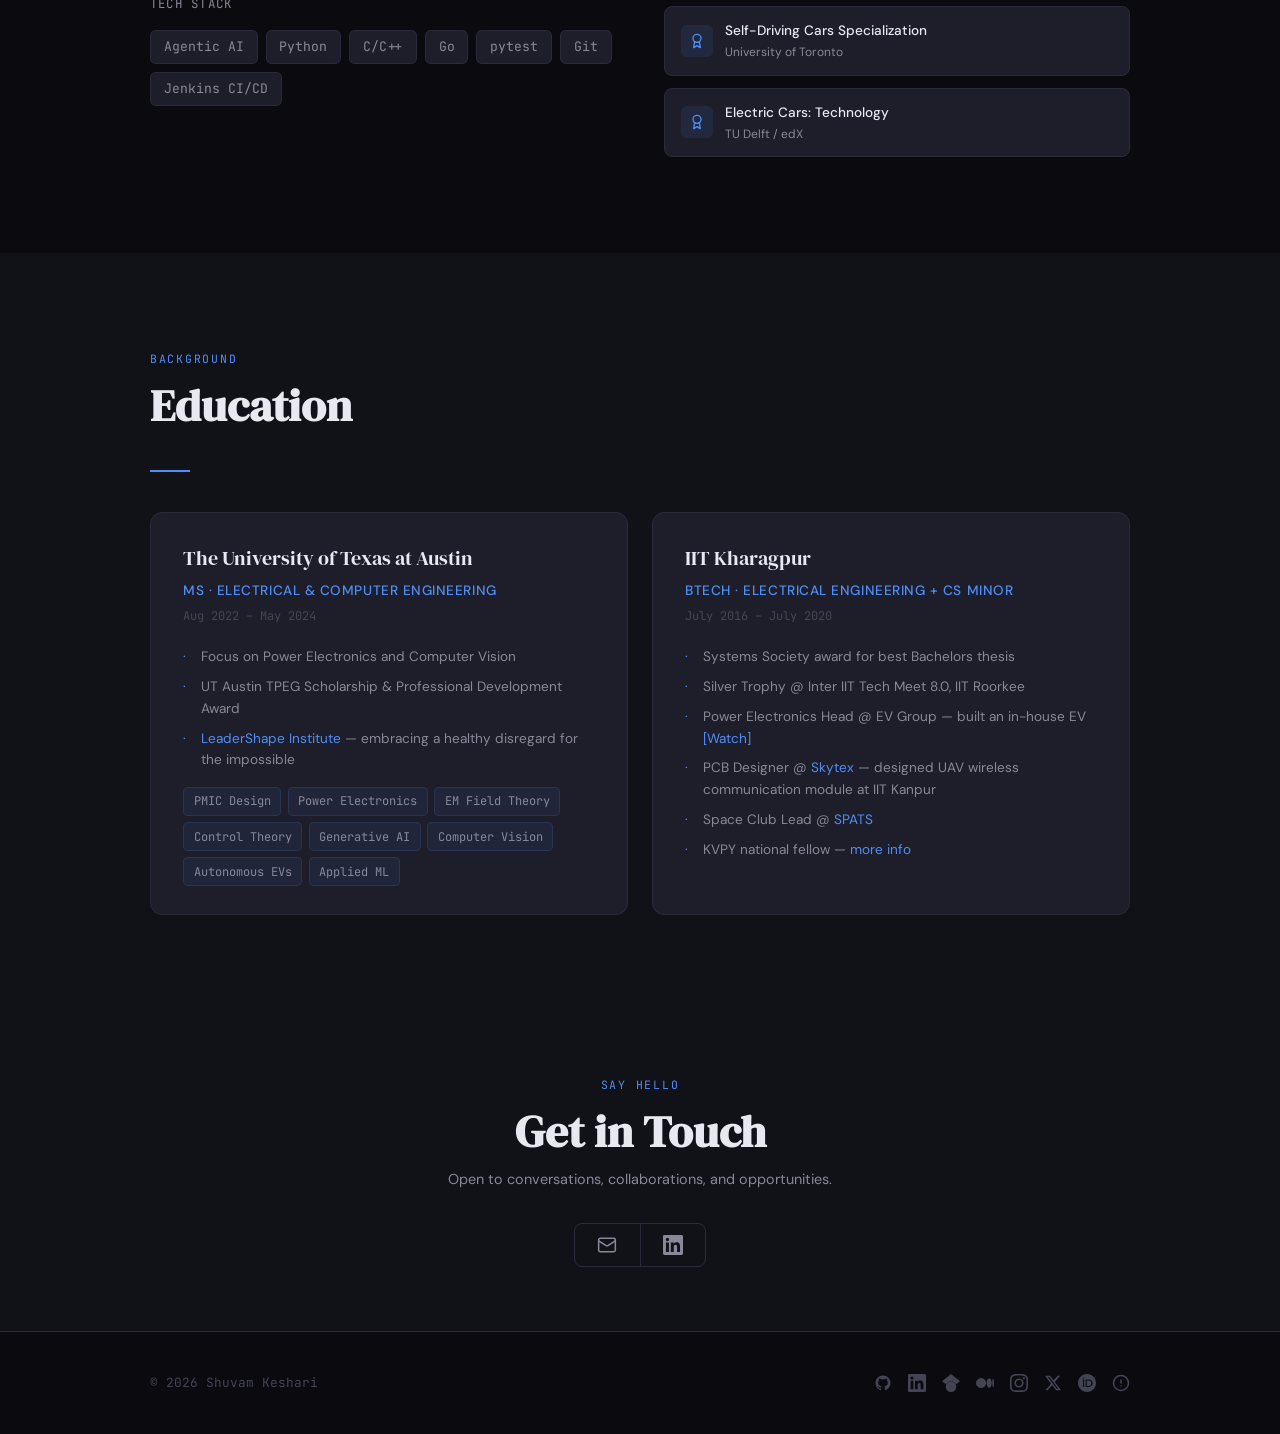
==== commit 3fee5905: "Add About page, My Story, hero mobile text, LinkedIn icon arrow - New about.html: profile, bio, Powe" ====
--- a/index.html
+++ b/index.html
@@ -15,7 +15,7 @@
 <nav>
   <a href="#hero" class="nav-logo">SK<span>.</span></a>
   <ul class="nav-links">
-    <li><a href="#about">About</a></li>
+    <li><a href="about.html">About</a></li>
     <li><a href="#experience">Experience</a></li>
     <li><a href="#skills">Skills</a></li>
     <li><a href="#education">Education</a></li>
@@ -37,15 +37,21 @@
     <div class="hero-intro">
       <div class="hero-intro-text">
         <h1 class="hero-name">Shuvam <br><em>Keshari</em></h1>
-        <p class="hero-title">I ensure grid-connected Energy systems are safe and efficient by integrating and testing firmware to drive the world's transition to a sustainable future of energy abundance.</p>
+        <p class="hero-title"><span class="hero-title-desktop">I help humanity climb the Kardashev scale one Energy System at a time.<br>I ensure grid-connected Energy systems are safe and efficient by integrating and testing firmware to drive the world's transition to a sustainable future of energy abundance.</span><span class="hero-title-mobile">I help humanity climb the Kardashev scale one Energy System at a time</span></p>
       </div>
       <div class="hero-portrait">
         <img src="images/profile.png" alt="Shuvam Keshari">
       </div>
     </div>
     <!-- Role tag -->
-    <div class="hero-tag">
-      System Integration @ Tesla
+    <div class="hero-tag-row">
+      <div class="hero-tag">
+        System Integration @ Tesla
+      </div>
+      <a href="https://www.linkedin.com/in/shuvam-keshari-atx/" target="_blank" class="hero-tag-icon" title="LinkedIn">
+        <svg width="15" height="15" viewBox="0 0 24 24" fill="currentColor"><path d="M20.447 20.452h-3.554v-5.569c0-1.328-.027-3.037-1.852-3.037-1.853 0-2.136 1.445-2.136 2.939v5.667H9.351V9h3.414v1.561h.046c.477-.9 1.637-1.85 3.37-1.85 3.601 0 4.267 2.37 4.267 5.455v6.286zM5.337 7.433a2.062 2.062 0 0 1-2.063-2.065 2.064 2.064 0 1 1 2.063 2.065zm1.782 13.019H3.555V9h3.564v11.452zM22.225 0H1.771C.792 0 0 .774 0 1.729v20.542C0 23.227.792 24 1.771 24h20.451C23.2 24 24 23.227 24 22.271V1.729C24 .774 23.2 0 22.222 0h.003z"/></svg>
+        <span class="hero-tag-icon-arrow">→</span>
+      </a>
     </div>
     <!-- CTAs -->
     <div class="hero-ctas">
@@ -53,8 +59,14 @@
         <svg width="14" height="14" viewBox="0 0 24 24" fill="none" stroke="currentColor" stroke-width="2"><path d="M21 15v4a2 2 0 0 1-2 2H5a2 2 0 0 1-2-2v-4"/><polyline points="7 10 12 15 17 10"/><line x1="12" y1="15" x2="12" y2="3"/></svg>
         Download CV
       </a>
+      <a href="about.html" class="btn-ghost">
+        About Me →
+      </a>
       <a href="works.html" class="btn-ghost">
-        View My Work →
+        My Work →
+      </a>
+      <a href="blog.html" class="btn-ghost">
+        My Writing →
       </a>
     </div>
     <!-- Stats -->
@@ -80,42 +92,6 @@
   <div class="hero-scroll">
     <div class="scroll-line"></div>
     scroll
-  </div>
-</section>
-
-<!-- ABOUT -->
-<section id="about">
-  <div class="container">
-    <div class="about-grid">
-      <div class="about-sidebar">
-        <div class="about-avatar">
-          <img src="images/profile.png" alt="Shuvam Keshari">
-        </div>
-        <div class="about-links">
-          <a href="https://www.linkedin.com/in/shuvam-keshari-atx/" target="_blank" class="about-link">
-            <svg viewBox="0 0 24 24" fill="currentColor"><path d="M20.447 20.452h-3.554v-5.569c0-1.328-.027-3.037-1.852-3.037-1.853 0-2.136 1.445-2.136 2.939v5.667H9.351V9h3.414v1.561h.046c.477-.9 1.637-1.85 3.37-1.85 3.601 0 4.267 2.37 4.267 5.455v6.286zM5.337 7.433a2.062 2.062 0 0 1-2.063-2.065 2.064 2.064 0 1 1 2.063 2.065zm1.782 13.019H3.555V9h3.564v11.452zM22.225 0H1.771C.792 0 0 .774 0 1.729v20.542C0 23.227.792 24 1.771 24h20.451C23.2 24 24 23.227 24 22.271V1.729C24 .774 23.2 0 22.222 0h.003z"/></svg>
-            LinkedIn
-          </a>
-          <a href="https://scholar.google.com/citations?user=LVdUDqIAAAAJ&hl=en" target="_blank" class="about-link">
-            <svg viewBox="0 0 24 24" fill="currentColor"><path d="M5.242 13.769L0 9.5 12 0l12 9.5-5.242 4.269C17.548 11.249 14.978 9.5 12 9.5c-2.977 0-5.548 1.748-6.758 4.269zM12 10a7 7 0 1 0 0 14 7 7 0 0 0 0-14z"/></svg>
-            Google Scholar
-          </a>
-          <a href="https://x.com/keshari_shuvam" target="_blank" class="about-link">
-            <svg viewBox="0 0 24 24" fill="currentColor"><path d="M18.244 2.25h3.308l-7.227 8.26 8.502 11.24H16.17l-5.214-6.817L4.99 21.75H1.68l7.73-8.835L1.254 2.25H8.08l4.713 6.231zm-1.161 17.52h1.833L7.084 4.126H5.117z"/></svg>
-            X / Twitter
-          </a>
-        </div>
-      </div>
-      <div class="about-body">
-        <div class="section-label">About</div>
-        <h2 class="section-title">Hardware × Software<br>Researcher & Engineer</h2>
-        <p>Hi, I'm Shuvam — a Systems Integration Engineer at Tesla working on energy storage products like Powerwall 3, and an independent researcher in Generative AI.</p>
-        <p>My unusual path across both hardware and software was shaped by two visionaries: Steve Jobs, who believed those serious about software must make their own hardware — and Elon Musk, whose sense of urgency birthed both Tesla and SpaceX. I came to firmly believe that most meaningful problems demand engineering solutions that bridge both worlds.</p>
-        <p>I hold a Masters degree (in Electrical and Computer Engineering) from UT Austin and a Bachelors degree (major in Electrical Engineering with a minor in Computer Science) from IIT Kharagpur — one of India's top engineering institutions.</p>
-        <p>I aspire to build products that realize a greener tomorrow through sustainable transportation, autonomous vehicles, and intelligent systems. I dream of humanity reaching a Type II Kardashev civilization — where a Matrioshka brain may one day become a reality.</p>
-        <div class="philosophy-card">"Those who are serious about their software, make their own hardware." — Steve Jobs</div>
-      </div>
-    </div>
   </div>
 </section>
 
--- a/css/styles.css
+++ b/css/styles.css
@@ -47,17 +47,25 @@
 /* Tag sits below the intro container */
 .hero-tag{display:inline-flex;align-items:center;gap:0.5rem;background:rgba(79,142,247,0.1);border:1px solid rgba(79,142,247,0.25);color:var(--accent);padding:0.3rem 0.9rem;border-radius:2rem;font-size:0.8rem;font-family:var(--mono);margin-bottom:1.5rem;letter-spacing:0.05em}
 .hero-tag::before{content:'';width:6px;height:6px;background:var(--green);border-radius:50%;animation:pulse 2s ease-in-out infinite;flex-shrink:0}
+.hero-tag-row{display:flex;align-items:stretch;gap:0.5rem;margin-bottom:1.5rem;flex-wrap:nowrap}
+.hero-tag{margin-bottom:0}
+.hero-tag-icon{display:inline-flex;align-items:center;justify-content:center;gap:0.3rem;color:var(--accent);text-decoration:none;background:rgba(79,142,247,0.1);border:1px solid rgba(79,142,247,0.25);border-radius:0.4rem;padding:0.3rem 0.55rem;transition:background .2s,border-color .2s}
+.hero-tag-icon-arrow{font-size:0.85rem;line-height:1;display:inline}
+.hero-tag-icon:hover{background:rgba(79,142,247,0.18);border-color:rgba(79,142,247,0.45)}
 @keyframes pulse{0%,100%{opacity:1;transform:scale(1)}50%{opacity:0.5;transform:scale(1.3)}}
 h1.hero-name{font-family:var(--serif);font-size:clamp(3rem,8vw,6rem);line-height:1.05;color:var(--text);margin-bottom:0.75rem}
 h1.hero-name em{font-style:italic;color:var(--accent)}
 .hero-title{font-size:1.1rem;color:var(--muted);font-weight:300;margin-bottom:2rem;max-width:600px;line-height:1.6}
+.hero-title-mobile{display:none}
 .hero-ctas{display:flex;flex-wrap:wrap;gap:1rem;margin-bottom:3rem}
-.btn-primary{display:inline-flex;align-items:center;gap:0.5rem;background:var(--accent);color:#fff;padding:0.75rem 1.6rem;border-radius:0.4rem;text-decoration:none;font-size:0.9rem;font-weight:500;transition:opacity .2s,transform .15s}
+.btn-primary,.btn-ghost{display:inline-flex;align-items:center;justify-content:center;gap:0.5rem;padding:0.75rem 1.6rem;border-radius:0.4rem;text-decoration:none;font-size:0.9rem;font-weight:500;min-width:140px}
+.btn-primary{background:var(--accent);color:#fff;transition:opacity .2s,transform .15s}
 .btn-primary:hover{opacity:0.88;transform:translateY(-2px)}
-.btn-ghost{display:inline-flex;align-items:center;gap:0.5rem;background:transparent;color:var(--text);padding:0.75rem 1.6rem;border-radius:0.4rem;text-decoration:none;font-size:0.9rem;font-weight:500;border:1px solid var(--border2);transition:border-color .2s,transform .15s}
+.btn-ghost{background:transparent;color:var(--text);border:1px solid var(--border2);transition:border-color .2s,transform .15s}
 .btn-ghost:hover{border-color:var(--accent);transform:translateY(-2px)}
 .hero-stats{display:flex;flex-wrap:wrap;gap:2.5rem}
 .stat-item{display:flex;flex-direction:column;gap:0.2rem}
+
 .stat-num{font-family:var(--serif);font-size:2rem;color:var(--text)}
 .stat-label{font-size:0.78rem;color:var(--muted);text-transform:uppercase;letter-spacing:0.08em}
 .hero-scroll{position:absolute;bottom:2rem;left:50%;transform:translateX(-50%);display:flex;flex-direction:column;align-items:center;gap:0.5rem;color:var(--faint);font-size:0.72rem;letter-spacing:0.12em;text-transform:uppercase}
@@ -83,6 +91,7 @@
 .about-link svg{width:14px;height:14px;flex-shrink:0}
 .about-body p{color:var(--muted);margin-bottom:1.2rem;font-size:0.95rem;line-height:1.8}
 .about-body p:first-child{color:var(--text);font-size:1.05rem}
+.about-body p a{color:var(--accent);font-weight:500;text-decoration:none}
 .philosophy-card{background:var(--surface);border:1px solid var(--border);border-left:3px solid var(--accent2);border-radius:0.5rem;padding:1.25rem 1.5rem;margin-top:2rem;font-style:italic;font-family:var(--serif);font-size:1rem;color:var(--text);line-height:1.6}
 
 /* ─── EXPERIENCE ─── */
@@ -242,6 +251,8 @@
 
 /* ─── RESPONSIVE ─── */
 @media(max-width:768px){
+  .hero-title-desktop{display:none}
+  .hero-title-mobile{display:inline}
   /* Nav */
   .nav-hamburger{display:flex}
   .nav-links{
@@ -262,9 +273,11 @@
   /* Hero */
   #hero{padding:5rem 1.5rem 2rem;align-items:flex-start}
   .hero-intro{flex-direction:column;gap:1.25rem;margin-bottom:0;padding-bottom:0;border-bottom:none;align-items:center;text-align:center}
-  .hero-tag{margin-top:0.75rem}
-  .hero-ctas{flex-wrap:nowrap}
-  .btn-primary,.btn-ghost{padding:0.65rem 1.1rem;font-size:0.85rem}
+  .hero-tag-row{margin-top:0.75rem;justify-content:center}
+  .hero-tag{font-size:0.72rem;white-space:nowrap}
+  .hero-tag-icon-arrow{display:none}
+  .hero-ctas{display:grid;grid-template-columns:1fr 1fr;gap:0.75rem}
+  .btn-primary,.btn-ghost{padding:0.65rem 0.75rem;font-size:0.85rem;min-width:unset}
   .hero-portrait{width:144px;order:-1}
   .hero-intro-text{text-align:center}
   h1.hero-name{font-size:clamp(2.2rem,9vw,3.5rem);white-space:nowrap}
@@ -312,6 +325,10 @@
 @media(max-width:538px){
   .hero-stats{display:grid;grid-template-columns:1fr 1fr;gap:1rem 1.5rem}
   .hero-stats .stat-item:nth-child(even){text-align:right}
+  .hero-stats .stat-item:nth-child(1){order:1}
+  .hero-stats .stat-item:nth-child(2){order:3;text-align:left}
+  .hero-stats .stat-item:nth-child(3){order:2;text-align:right}
+  .hero-stats .stat-item:nth-child(4){order:4}
   .stat-num{font-size:1.5rem}
   .stat-label{font-size:0.7rem}
 }
